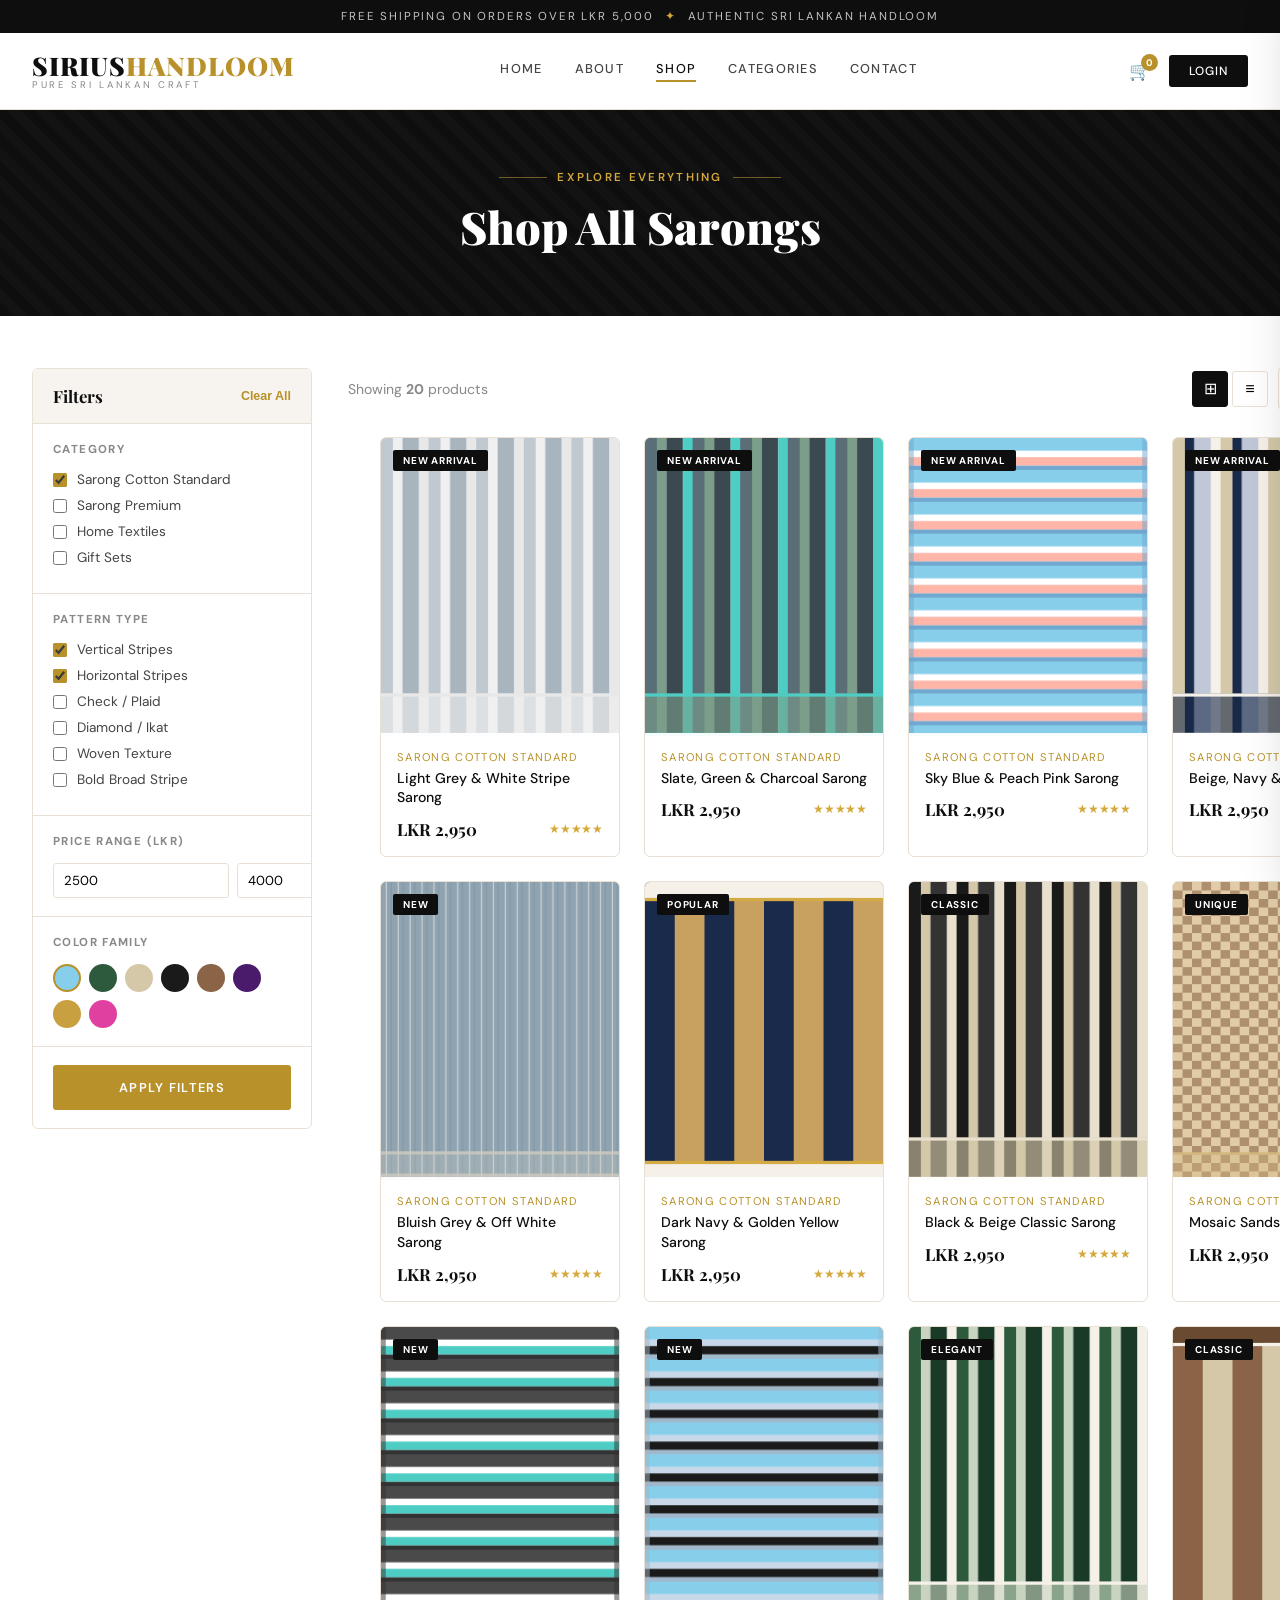
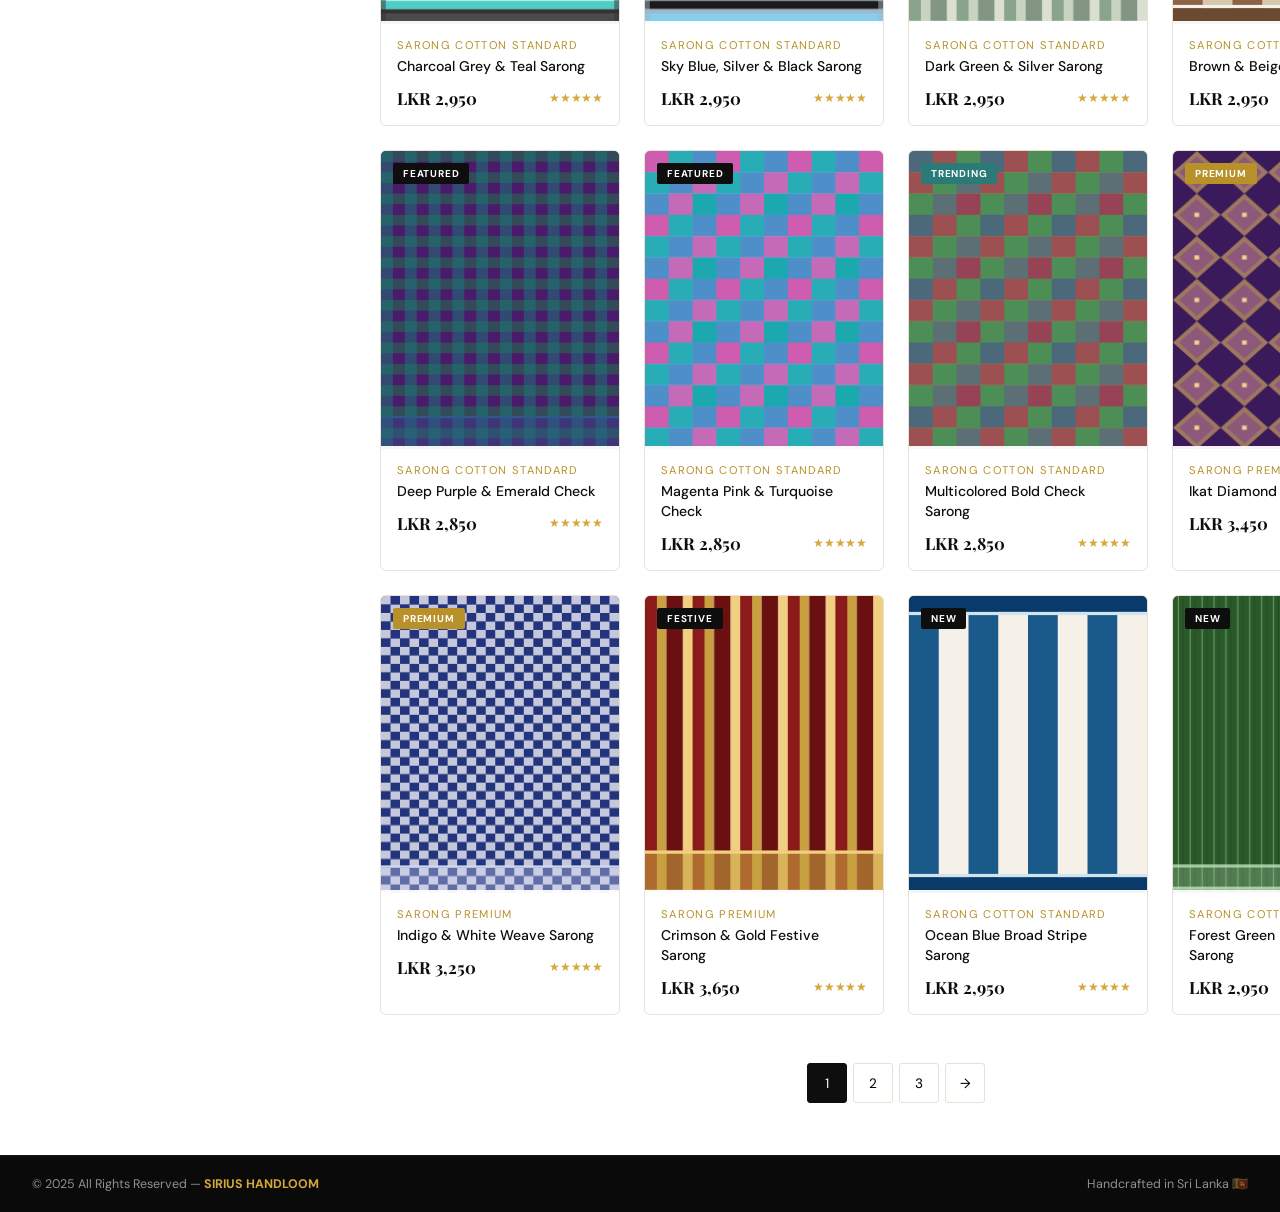
==== shop.html @ 28c146fe "Initial commit - Handloom website" ====
<!DOCTYPE html>
<html lang="en">
<head>
  <meta charset="UTF-8"/>
  <meta name="viewport" content="width=device-width, initial-scale=1.0"/>
  <title>Shop — Sirius Handloom</title>
  <link href="https://fonts.googleapis.com/css2?family=Playfair+Display:ital,wght@0,400;0,700;0,900;1,400;1,700&family=DM+Sans:wght@300;400;500&display=swap" rel="stylesheet">
  <link rel="stylesheet" href="style.css"/>
  <style>
    .page-banner {
      background: var(--ink); padding: 60px 32px; text-align: center; position: relative; overflow: hidden;
    }
    .page-banner::after {
      content: ''; position: absolute; inset: 0;
      background-image: repeating-linear-gradient(45deg, transparent, transparent 10px, rgba(255,255,255,.02) 10px, rgba(255,255,255,.02) 20px);
    }
    .page-banner .section-label { position: relative; z-index: 1; color: var(--gold2); }
    .page-banner .section-label::before, .page-banner .section-label::after { background: var(--gold2); }
    .page-banner h1 { font-family: var(--display); font-size: 2.8rem; font-weight: 900; color: #fff; position: relative; z-index: 1; }
    .shop-layout {
      display: grid; grid-template-columns: 280px 1fr;
      gap: 36px; max-width: 1320px; margin: 0 auto; padding: 52px 32px;
    }
    .filter-sidebar { height: fit-content; position: sticky; top: 90px; }
    .filter-box {
      border: 1px solid var(--border); border-radius: 6px;
      overflow: hidden;
    }
    .filter-head {
      background: var(--linen); padding: 16px 20px;
      display: flex; justify-content: space-between; align-items: center;
      border-bottom: 1px solid var(--border);
    }
    .filter-head h3 { font-family: var(--display); font-size: 1.05rem; color: var(--ink); }
    .filter-head button { background: none; border: none; color: var(--gold); font-size: .78rem; font-weight: 600; cursor: pointer; }
    .filter-group { padding: 18px 20px; border-bottom: 1px solid var(--border); }
    .filter-group:last-child { border-bottom: none; }
    .filter-group h4 { font-size: .72rem; font-weight: 700; letter-spacing: .12em; text-transform: uppercase; color: var(--muted); margin-bottom: 14px; }
    .filter-group label { display: flex; align-items: center; gap: 10px; font-size: .85rem; margin-bottom: 9px; cursor: pointer; color: var(--mid); }
    .filter-group input[type=checkbox] { accent-color: var(--gold); width: 14px; height: 14px; }
    .price-inputs { display: flex; gap: 8px; margin-top: 4px; }
    .price-inputs input { flex: 1; padding: 8px 10px; border: 1px solid var(--border); border-radius: 3px; font-family: var(--body); font-size: .82rem; }
    .color-swatches { display: flex; flex-wrap: wrap; gap: 8px; }
    .swatch {
      width: 28px; height: 28px; border-radius: 50%; cursor: pointer;
      border: 2px solid transparent; transition: border-color .2s; position: relative;
    }
    .swatch.active, .swatch:hover { border-color: var(--gold); }
    .shop-main-head {
      display: flex; justify-content: space-between; align-items: center;
      margin-bottom: 28px; flex-wrap: wrap; gap: 14px;
    }
    .shop-main-head p { font-size: .88rem; color: var(--muted); }
    .sort-select {
      padding: 10px 16px; border: 1px solid var(--border); border-radius: 3px;
      font-family: var(--body); font-size: .83rem; color: var(--ink); background: var(--white); cursor: pointer;
    }
    .view-toggle { display: flex; gap: 4px; }
    .view-btn {
      width: 36px; height: 36px; border: 1px solid var(--border);
      background: var(--white); border-radius: 3px; font-size: 1rem; cursor: pointer;
    }
    .view-btn.active { background: var(--ink); color: #fff; border-color: var(--ink); }
    .pagination {
      display: flex; gap: 6px; justify-content: center; padding: 48px 0 0;
    }
    .pg-btn {
      width: 40px; height: 40px; border: 1px solid var(--border);
      background: var(--white); border-radius: 3px; font-family: var(--body); font-size: .85rem; cursor: pointer;
      transition: background .2s, color .2s;
    }
    .pg-btn.active, .pg-btn:hover { background: var(--ink); color: #fff; border-color: var(--ink); }
    @media(max-width:900px){ .shop-layout { grid-template-columns: 1fr; } .filter-sidebar { position: static; } }
  </style>
</head>
<body>
<div class="announce">Free shipping on orders over LKR 5,000 <span>✦</span> Authentic Sri Lankan Handloom</div>
<header class="header" id="siteHeader">
  <div class="header-inner">
    <div class="logo">
      <a href="index.html">
        <div class="logo-main">SIRIUS<span>HANDLOOM</span></div>
        <div class="logo-sub">Pure Sri Lankan Craft</div>
      </a>
    </div>
    <nav class="nav">
      <a href="index.html">Home</a><a href="about.html">About</a>
      <a href="shop.html" class="active">Shop</a>
      <a href="categories.html">Categories</a><a href="contact.html">Contact</a>
    </nav>
    <div class="h-actions">
      <button class="h-btn" onclick="toggleCart()">🛒<span class="cart-badge">0</span></button>
      <a href="login.html" class="btn-login">Login</a>
      <button class="hamburger" onclick="toggleMenu()">☰</button>
    </div>
  </div>
  <div class="mobile-nav" id="mobileNav">
    <a href="index.html">Home</a><a href="shop.html">Shop</a>
    <a href="about.html">About</a><a href="contact.html">Contact</a>
  </div>
</header>

<div class="page-banner">
  <p class="section-label">Explore Everything</p>
  <h1>Shop All Sarongs</h1>
</div>

<div class="shop-layout">
  <!-- FILTERS -->
  <aside class="filter-sidebar">
    <div class="filter-box">
      <div class="filter-head">
        <h3>Filters</h3>
        <button onclick="clearFilters()">Clear All</button>
      </div>
      <div class="filter-group">
        <h4>Category</h4>
        <label><input type="checkbox" checked> Sarong Cotton Standard</label>
        <label><input type="checkbox"> Sarong Premium</label>
        <label><input type="checkbox"> Home Textiles</label>
        <label><input type="checkbox"> Gift Sets</label>
      </div>
      <div class="filter-group">
        <h4>Pattern Type</h4>
        <label><input type="checkbox" checked> Vertical Stripes</label>
        <label><input type="checkbox" checked> Horizontal Stripes</label>
        <label><input type="checkbox"> Check / Plaid</label>
        <label><input type="checkbox"> Diamond / Ikat</label>
        <label><input type="checkbox"> Woven Texture</label>
        <label><input type="checkbox"> Bold Broad Stripe</label>
      </div>
      <div class="filter-group">
        <h4>Price Range (LKR)</h4>
        <div class="price-inputs">
          <input type="number" placeholder="Min" value="2500">
          <input type="number" placeholder="Max" value="4000">
        </div>
      </div>
      <div class="filter-group">
        <h4>Color Family</h4>
        <div class="color-swatches">
          <div class="swatch active" style="background:#87ceeb" title="Blues"></div>
          <div class="swatch" style="background:#2d5a3d" title="Greens"></div>
          <div class="swatch" style="background:#d4c8a8" title="Neutrals"></div>
          <div class="swatch" style="background:#1a1a1a" title="Darks"></div>
          <div class="swatch" style="background:#8b6347" title="Browns"></div>
          <div class="swatch" style="background:#4a1a6b" title="Purples"></div>
          <div class="swatch" style="background:#c8a040" title="Golds"></div>
          <div class="swatch" style="background:#e040a0" title="Pinks"></div>
        </div>
      </div>
      <div class="filter-group">
        <button class="btn-primary" style="width:100%;justify-content:center;">Apply Filters</button>
      </div>
    </div>
  </aside>

  <!-- PRODUCTS -->
  <div>
    <div class="shop-main-head">
      <p id="productCount">Showing <strong>20</strong> products</p>
      <div style="display:flex;gap:10px;align-items:center;">
        <div class="view-toggle">
          <button class="view-btn active" title="Grid">⊞</button>
          <button class="view-btn" title="List">≡</button>
        </div>
        <select class="sort-select" onchange="sortProducts(this.value)">
          <option value="default">Sort: Newest First</option>
          <option value="price-asc">Price: Low to High</option>
          <option value="price-desc">Price: High to Low</option>
          <option value="name">Name A–Z</option>
        </select>
      </div>
    </div>
    <div class="products-grid" id="shopGrid"></div>
    <div class="pagination">
      <button class="pg-btn active">1</button>
      <button class="pg-btn">2</button>
      <button class="pg-btn">3</button>
      <button class="pg-btn">→</button>
    </div>
  </div>
</div>

<footer class="footer">
  <div class="footer-bottom" style="max-width:1320px;margin:0 auto;">
    <p>© 2025 All Rights Reserved — <strong>SIRIUS HANDLOOM</strong></p>
    <p>Handcrafted in Sri Lanka 🇱🇰</p>
  </div>
</footer>

<div class="cart-overlay" id="cartOverlay" onclick="toggleCart()"></div>
<div class="cart-drawer" id="cartDrawer">
  <div class="cart-head"><h3>Your Cart</h3><button onclick="toggleCart()">✕</button></div>
  <div class="cart-empty-state" id="cartEmptyState">
    <div class="empty-icon">🛒</div><p>Your cart is empty</p>
    <a href="#" class="btn-primary" onclick="toggleCart()">Keep Shopping</a>
  </div>
  <div class="cart-body" id="cartBody" style="display:none;"></div>
  <div class="cart-foot" id="cartFoot" style="display:none;">
    <div class="cart-total"><span>Total</span><span id="cartTotal">LKR 0</span></div>
    <a href="#" class="btn-primary" style="width:100%;justify-content:center;">Checkout →</a>
  </div>
</div>

<script src="products.js"></script>
<script src="app.js"></script>
<script>
  document.addEventListener('DOMContentLoaded', () => {
    renderProducts(PRODUCTS, 'shopGrid');
    document.getElementById('productCount').innerHTML = `Showing <strong>${PRODUCTS.length}</strong> products`;
  });
  function sortProducts(val) {
    let sorted = [...PRODUCTS];
    if (val === 'price-asc') sorted.sort((a,b) => a.rawPrice - b.rawPrice);
    if (val === 'price-desc') sorted.sort((a,b) => b.rawPrice - a.rawPrice);
    if (val === 'name') sorted.sort((a,b) => a.name.localeCompare(b.name));
    renderProducts(sorted, 'shopGrid');
  }
  function clearFilters() {
    document.querySelectorAll('.filter-group input[type=checkbox]').forEach(cb => cb.checked = false);
    document.querySelectorAll('.swatch').forEach(s => s.classList.remove('active'));
    renderProducts(PRODUCTS, 'shopGrid');
  }
</script>
</body>
</html>
---- style.css ----
/* ===================================
   SIRIUS HANDLOOM — Premium Stylesheet
   =================================== */

@import url('https://fonts.googleapis.com/css2?family=Playfair+Display:ital,wght@0,400;0,700;0,900;1,400;1,700&family=DM+Sans:wght@300;400;500&display=swap');

*, *::before, *::after { box-sizing: border-box; margin: 0; padding: 0; }

:root {
  --ink:     #0e0e0e;
  --deep:    #1c1c1c;
  --mid:     #444444;
  --muted:   #888;
  --linen:   #f7f3ee;
  --cream:   #faf7f2;
  --border:  #e8e0d5;
  --gold:    #b8912a;
  --gold2:   #d4a83a;
  --teal:    #2a7a78;
  --white:   #ffffff;
  --shadow:  0 8px 40px rgba(0,0,0,0.10);
  --shadow2: 0 2px 12px rgba(0,0,0,0.07);
  --radius:  3px;
  --display: 'Playfair Display', Georgia, serif;
  --body:    'DM Sans', sans-serif;
  --transition: 0.28s cubic-bezier(.4,0,.2,1);
}

/* ── DARK MODE VARIABLES ── */
[data-theme="dark"] {
  --ink:     #f0ece6;
  --deep:    #e8e4de;
  --mid:     #c8c0b4;
  --muted:   #8a8278;
  --linen:   #1e1b18;
  --cream:   #181510;
  --border:  #2e2a26;
  --white:   #141210;
  --shadow:  0 8px 40px rgba(0,0,0,0.45);
  --shadow2: 0 2px 12px rgba(0,0,0,0.35);
}

/* Specific dark mode overrides for elements that use hardcoded colors */
[data-theme="dark"] body { background: #141210; }
[data-theme="dark"] .header { background: rgba(20,18,16,.96); border-bottom-color: #2e2a26; }
[data-theme="dark"] .mobile-nav { background: #1a1714; }
[data-theme="dark"] .search-wrap { background: #1e1b18; }
[data-theme="dark"] .search-wrap input { background: #141210; color: var(--ink); }
[data-theme="dark"] .prod-actions-hover { background: rgba(20,18,16,.95); }
[data-theme="dark"] .btn-wish { background: #1a1714; }
[data-theme="dark"] .ci-qty button { background: #1a1714; color: var(--ink); }
[data-theme="dark"] .footer { background: #0a0907; }
[data-theme="dark"] .cart-drawer { background: #141210; }
[data-theme="dark"] .testi-card { background: #1a1714; }
[data-theme="dark"] .tab-pill { background: #1a1714; color: var(--muted); }
[data-theme="dark"] .tab-pill.active { background: var(--gold); border-color: var(--gold); color: #fff; }
[data-theme="dark"] .nl-form input { background: rgba(255,255,255,.06); }
[data-theme="dark"] .hero-bg { background: linear-gradient(135deg, #0a0807 0%, #1a1510 50%, #0a0e0c 100%); }

/* Smooth theme transition */
body, .header, .mobile-nav, .search-wrap, .cart-drawer,
.product-card, .testi-card, .tab-pill, .feature, .footer,
.footer-col, .cart-head, .cart-body, .cart-foot { transition: background var(--transition), border-color var(--transition), color var(--transition); }

html { scroll-behavior: smooth; }
body {
  font-family: var(--body);
  color: var(--mid);
  background: var(--white);
  overflow-x: hidden;
}
a { text-decoration: none; color: inherit; }
img { max-width: 100%; display: block; }
ul { list-style: none; }
button { cursor: pointer; }

/* ── ANNOUNCE BAR ── */
.announce {
  background: var(--ink);
  color: rgba(255,255,255,.75);
  text-align: center;
  font-size: .72rem;
  letter-spacing: .16em;
  text-transform: uppercase;
  padding: 9px 20px;
}
.announce span { color: var(--gold2); margin: 0 6px; }

/* ── HEADER ── */
.header {
  position: sticky; top: 0; z-index: 900;
  background: rgba(255,255,255,.96);
  backdrop-filter: blur(12px);
  border-bottom: 1px solid var(--border);
}
.header-inner {
  max-width: 1320px; margin: 0 auto;
  padding: 0 32px; height: 76px;
  display: flex; align-items: center; gap: 2.4rem;
}
.logo {
  flex-shrink: 0;
  font-family: var(--display);
  display: flex; flex-direction: column; line-height: 1;
}
.logo-main {
  font-size: 1.6rem; font-weight: 900;
  letter-spacing: .04em; color: var(--ink);
}
.logo-main span { color: var(--gold); }
.logo-sub {
  font-size: .6rem; letter-spacing: .28em;
  text-transform: uppercase; color: var(--muted);
  font-family: var(--body); font-weight: 400;
  margin-top: 1px;
}
nav.nav { display: flex; gap: 2rem; margin: 0 auto; }
nav.nav a {
  font-size: .8rem; font-weight: 500;
  letter-spacing: .1em; text-transform: uppercase;
  color: var(--mid); padding-bottom: 3px;
  border-bottom: 2px solid transparent;
  transition: color var(--transition), border-color var(--transition);
}
nav.nav a:hover, nav.nav a.active {
  color: var(--ink); border-bottom-color: var(--gold);
}
.h-actions { display: flex; align-items: center; gap: .7rem; }
.h-btn {
  background: none; border: none; font-size: 1.1rem;
  color: var(--ink); position: relative; padding: 7px;
  transition: color var(--transition);
  font-family: var(--body);
}
.h-btn:hover { color: var(--gold); }
.cart-badge {
  position: absolute; top: 1px; right: 0;
  background: var(--gold); color: #fff;
  font-size: .6rem; font-weight: 700;
  border-radius: 50%; width: 17px; height: 17px;
  display: flex; align-items: center; justify-content: center;
}
.btn-login {
  background: var(--ink); color: #fff;
  padding: 8px 20px; border-radius: var(--radius);
  font-size: .75rem; font-weight: 500;
  letter-spacing: .08em; text-transform: uppercase;
  transition: background var(--transition);
  font-family: var(--body); border: none;
}
.btn-login:hover { background: var(--gold); }
.hamburger { display: none; background: none; border: none; font-size: 1.5rem; color: var(--ink); }

/* Mobile nav */
.mobile-nav {
  display: none; flex-direction: column;
  background: var(--white); border-top: 1px solid var(--border);
  padding: 1rem 32px;
}
.mobile-nav a { padding: 11px 0; font-size: .9rem; font-weight: 500; border-bottom: 1px solid var(--border); }
.mobile-nav.open { display: flex; }

/* Search */
.search-wrap {
  display: none; padding: 14px 32px;
  background: var(--linen); border-top: 1px solid var(--border);
}
.search-wrap.open { display: flex; gap: 10px; }
.search-wrap input {
  flex: 1; padding: 11px 16px; border: 1px solid var(--border);
  border-radius: var(--radius); font-family: var(--body); font-size: .9rem;
  background: var(--white);
}
.search-wrap input:focus { outline: none; border-color: var(--gold); }
.search-wrap button {
  background: var(--ink); color: #fff;
  border: none; padding: 11px 24px;
  border-radius: var(--radius); font-family: var(--body); font-size: .82rem; font-weight: 500;
}

/* ── HERO ── */
.hero {
  position: relative; overflow: hidden;
  min-height: 620px; display: flex; align-items: center;
  background: var(--ink);
}
.hero-bg {
  position: absolute; inset: 0;
  background: linear-gradient(135deg, #0e0e0e 0%, #1c1a14 50%, #0e1410 100%);
}
/* Woven texture overlay */
.hero-texture {
  position: absolute; inset: 0; opacity: .06;
  background-image:
    repeating-linear-gradient(0deg, transparent, transparent 4px, rgba(255,255,255,.5) 4px, rgba(255,255,255,.5) 5px),
    repeating-linear-gradient(90deg, transparent, transparent 4px, rgba(255,255,255,.5) 4px, rgba(255,255,255,.5) 5px);
}
.hero-glow {
  position: absolute; right: -100px; top: -100px;
  width: 700px; height: 700px; border-radius: 50%;
  background: radial-gradient(circle, rgba(184,145,42,.12) 0%, transparent 70%);
}
.hero-content {
  position: relative; z-index: 2;
  max-width: 1320px; margin: 0 auto; padding: 80px 32px;
  display: grid; grid-template-columns: 1fr 1fr; gap: 60px; align-items: center;
}
.hero-left { animation: fadeSlideUp .8s ease both; }
.hero-tag {
  display: inline-flex; align-items: center; gap: 10px;
  color: var(--gold2); font-size: .72rem; font-weight: 500;
  letter-spacing: .22em; text-transform: uppercase; margin-bottom: 22px;
}
.hero-tag::before {
  content: ''; display: block; width: 36px; height: 1px; background: var(--gold2);
}
.hero-left h1 {
  font-family: var(--display);
  font-size: clamp(2.6rem, 4.5vw, 4.4rem);
  font-weight: 900; color: #fff; line-height: 1.12; margin-bottom: 24px;
}
.hero-left h1 em { font-style: italic; color: var(--gold2); }
.hero-left p {
  color: rgba(255,255,255,.5); font-size: .95rem; line-height: 1.75;
  max-width: 440px; margin-bottom: 36px;
}
.hero-btns { display: flex; gap: 14px; flex-wrap: wrap; }
.btn-primary {
  display: inline-flex; align-items: center; gap: 8px;
  background: var(--gold); color: #fff;
  padding: 14px 32px; border-radius: var(--radius);
  font-size: .8rem; font-weight: 600; letter-spacing: .1em; text-transform: uppercase;
  transition: background var(--transition), transform var(--transition);
  border: none; font-family: var(--body);
}
.btn-primary:hover { background: var(--gold2); transform: translateY(-2px); }
.btn-ghost {
  display: inline-flex; align-items: center; gap: 8px;
  border: 1px solid rgba(255,255,255,.25); color: rgba(255,255,255,.8);
  padding: 14px 28px; border-radius: var(--radius);
  font-size: .8rem; font-weight: 500; letter-spacing: .1em; text-transform: uppercase;
  transition: border-color var(--transition), color var(--transition);
}
.btn-ghost:hover { border-color: var(--gold2); color: var(--gold2); }

/* Hero fabric showcase */
.hero-right {
  animation: fadeSlideUp .9s .15s ease both;
  display: grid; grid-template-columns: repeat(3, 1fr); gap: 10px;
}
.hero-fabric-card {
  border-radius: 6px; overflow: hidden;
  aspect-ratio: .75; position: relative;
  transform: rotate(0deg);
  transition: transform var(--transition);
  box-shadow: 0 12px 36px rgba(0,0,0,.4);
}
.hero-fabric-card:nth-child(2) { transform: translateY(-20px); }
.hero-fabric-card:nth-child(3) { transform: translateY(10px); }
.hero-fabric-card:hover { transform: scale(1.04) !important; z-index: 2; }
.hero-fabric-card img {
  width: 100%; height: 100%; object-fit: cover;
}
.hero-fabric-label {
  position: absolute; bottom: 0; left: 0; right: 0;
  background: linear-gradient(transparent, rgba(0,0,0,.7));
  padding: 20px 10px 10px;
  font-size: .68rem; color: rgba(255,255,255,.85);
  font-weight: 500; letter-spacing: .06em;
}
.hero-price {
  color: var(--gold2); font-size: .8rem; font-weight: 700;
  font-family: var(--display); display: block; margin-top: 2px;
}

/* Hero stats */
.hero-stats {
  position: relative; z-index: 2;
  max-width: 1320px; margin: 0 auto;
  padding: 0 32px 48px;
  display: flex; gap: 48px; flex-wrap: wrap;
}
.stat { border-left: 2px solid var(--gold); padding-left: 16px; }
.stat-num { font-family: var(--display); font-size: 2rem; font-weight: 700; color: #fff; display: block; }
.stat-label { font-size: .72rem; color: rgba(255,255,255,.45); letter-spacing: .1em; text-transform: uppercase; }

@keyframes fadeSlideUp {
  from { opacity: 0; transform: translateY(28px); }
  to { opacity: 1; transform: translateY(0); }
}

/* ── FEATURE STRIP ── */
.features {
  display: grid; grid-template-columns: repeat(4, 1fr);
  background: var(--linen); border-top: 1px solid var(--border);
}
.feature {
  display: flex; align-items: center; gap: 14px;
  padding: 24px 28px;
  border-right: 1px solid var(--border);
  transition: background var(--transition);
}
.feature:hover { background: var(--cream); }
.feature:last-child { border-right: none; }
.f-icon {
  width: 44px; height: 44px; flex-shrink: 0;
  background: var(--white); border: 1px solid var(--border);
  border-radius: 50%; display: flex; align-items: center; justify-content: center;
  font-size: 1.2rem;
}
.feature strong { display: block; color: var(--ink); font-size: .88rem; font-weight: 600; margin-bottom: 2px; }
.feature p { color: var(--muted); font-size: .76rem; }

/* ── SECTION COMMONS ── */
.section-label {
  display: flex; align-items: center; gap: 10px; justify-content: center;
  color: var(--gold); font-size: .72rem; font-weight: 600;
  letter-spacing: .2em; text-transform: uppercase; margin-bottom: 12px;
}
.section-label::before, .section-label::after {
  content: ''; flex: 1; max-width: 48px; height: 1px; background: var(--gold); opacity: .5;
}
.section-title {
  font-family: var(--display); font-size: clamp(1.8rem, 3vw, 2.8rem);
  font-weight: 700; color: var(--ink); text-align: center; line-height: 1.2; margin-bottom: 8px;
}
.section-sub { text-align: center; color: var(--muted); font-size: .9rem; margin-bottom: 40px; }
.section-head { text-align: center; padding: 64px 24px 40px; max-width: 700px; margin: 0 auto; }

/* ── CATEGORY BAND ── */
.cat-band { background: var(--linen); padding: 52px 32px; }
.cat-band .section-head { padding-top: 0; }
.cat-grid {
  display: grid; grid-template-columns: repeat(4, 1fr);
  gap: 16px; max-width: 1320px; margin: 0 auto;
}
.cat-card {
  position: relative; border-radius: 6px; overflow: hidden;
  aspect-ratio: .85; cursor: pointer;
  box-shadow: var(--shadow2);
}
.cat-card-bg {
  width: 100%; height: 100%;
  transition: transform .5s ease;
}
.cat-card:hover .cat-card-bg { transform: scale(1.07); }
.cat-overlay {
  position: absolute; inset: 0;
  background: linear-gradient(to top, rgba(0,0,0,.72) 0%, rgba(0,0,0,0) 55%);
  display: flex; flex-direction: column; justify-content: flex-end;
  padding: 22px 18px;
}
.cat-name {
  font-family: var(--display); color: #fff;
  font-size: 1.1rem; font-weight: 700; margin-bottom: 4px;
}
.cat-count { color: rgba(255,255,255,.6); font-size: .76rem; }
.cat-arrow {
  position: absolute; top: 14px; right: 14px;
  width: 32px; height: 32px; background: rgba(255,255,255,.15);
  border-radius: 50%; display: flex; align-items: center; justify-content: center;
  color: #fff; font-size: .9rem;
  opacity: 0; transform: translateY(-4px);
  transition: opacity .2s, transform .2s;
}
.cat-card:hover .cat-arrow { opacity: 1; transform: translateY(0); }

/* ── PRODUCT TABS ── */
.products-section { padding: 20px 0 64px; }
.tab-bar {
  display: flex; justify-content: center; gap: 0;
  margin-bottom: 40px;
}
.tab-pill {
  padding: 10px 28px; font-size: .78rem; font-weight: 600;
  letter-spacing: .1em; text-transform: uppercase;
  border: 1px solid var(--border); background: var(--white); color: var(--muted);
  font-family: var(--body); transition: background var(--transition), color var(--transition);
}
.tab-pill:first-child { border-radius: var(--radius) 0 0 var(--radius); }
.tab-pill:last-child { border-radius: 0 var(--radius) var(--radius) 0; border-left: none; }
.tab-pill:not(:first-child):not(:last-child) { border-left: none; }
.tab-pill.active { background: var(--ink); color: #fff; border-color: var(--ink); }

/* ── PRODUCT GRID ── */
.products-grid {
  display: grid; grid-template-columns: repeat(auto-fill, minmax(240px, 1fr));
  gap: 24px; max-width: 1320px; margin: 0 auto; padding: 0 32px;
}
.product-card {
  background: var(--white); border: 1px solid var(--border);
  border-radius: 6px; overflow: hidden;
  transition: box-shadow var(--transition), transform var(--transition);
  position: relative;
}
.product-card:hover { box-shadow: var(--shadow); transform: translateY(-6px); }
.prod-img-wrap {
  position: relative; overflow: hidden;
  aspect-ratio: 0.8;
}
.prod-fabric {
  width: 100%; height: 100%;
  transition: transform .5s ease;
  display: block;
}
.product-card:hover .prod-fabric { transform: scale(1.06); }
.prod-badge {
  position: absolute; top: 12px; left: 12px;
  background: var(--ink); color: #fff;
  font-size: .62rem; font-weight: 700; letter-spacing: .08em;
  text-transform: uppercase; padding: 4px 10px; border-radius: 2px;
}
.prod-badge.gold { background: var(--gold); }
.prod-badge.teal { background: var(--teal); }
.prod-actions-hover {
  position: absolute; bottom: -60px; left: 0; right: 0;
  background: rgba(255,255,255,.95); padding: 12px 14px;
  display: flex; gap: 8px;
  transition: bottom var(--transition);
}
.product-card:hover .prod-actions-hover { bottom: 0; }
.prod-body { padding: 14px 16px 16px; }
.prod-cat { font-size: .7rem; color: var(--gold); text-transform: uppercase; letter-spacing: .12em; margin-bottom: 5px; }
.prod-name {
  font-size: .88rem; font-weight: 500; color: var(--ink);
  margin-bottom: 10px; line-height: 1.42;
}
.prod-footer { display: flex; align-items: center; justify-content: space-between; }
.prod-price {
  font-family: var(--display); font-size: 1.05rem; font-weight: 700; color: var(--ink);
}
.prod-stars { color: var(--gold2); font-size: .75rem; letter-spacing: -.02em; }
.btn-add {
  flex: 1; padding: 9px; background: var(--ink); color: #fff;
  border: none; border-radius: var(--radius);
  font-size: .75rem; font-weight: 600; letter-spacing: .06em; text-transform: uppercase;
  transition: background var(--transition); font-family: var(--body);
}
.btn-add:hover { background: var(--gold); }
.btn-wish {
  padding: 9px 12px; border: 1px solid var(--border);
  background: var(--white); border-radius: var(--radius); font-size: 1rem;
  transition: border-color var(--transition);
}
.btn-wish:hover { border-color: #e03; }

/* Center button */
.center { text-align: center; }
.btn-outline {
  display: inline-flex; align-items: center; gap: 8px;
  border: 2px solid var(--ink); color: var(--ink);
  padding: 13px 36px; border-radius: var(--radius);
  font-size: .78rem; font-weight: 600; letter-spacing: .1em; text-transform: uppercase;
  transition: background var(--transition), color var(--transition);
  font-family: var(--body);
}
.btn-outline:hover { background: var(--ink); color: #fff; }
.btn-outline.light { border-color: #fff; color: #fff; }
.btn-outline.light:hover { background: #fff; color: var(--ink); }

/* ── MARQUEE STRIP ── */
.marquee-wrap {
  background: var(--gold); padding: 14px 0; overflow: hidden;
}
.marquee-track {
  display: flex; gap: 48px; animation: marquee 22s linear infinite;
  white-space: nowrap;
}
.marquee-track span {
  font-size: .72rem; font-weight: 700; color: #fff;
  letter-spacing: .2em; text-transform: uppercase; flex-shrink: 0;
}
.marquee-track span::before { content: '✦  '; }
@keyframes marquee { from { transform: translateX(0); } to { transform: translateX(-50%); } }

/* ── FEATURED WALL ── */
.featured-wall { padding: 64px 0; background: var(--ink); }
.featured-wall .section-label { color: var(--gold2); }
.featured-wall .section-label::before, .featured-wall .section-label::after { background: var(--gold2); }
.featured-wall .section-title { color: #fff; }
.fw-grid {
  display: grid; grid-template-columns: 1.4fr 1fr 1fr;
  gap: 3px; max-width: 1320px; margin: 0 auto; padding: 0 32px;
}
.fw-item {
  position: relative; overflow: hidden; cursor: pointer;
  aspect-ratio: .8;
}
.fw-item:first-child { aspect-ratio: unset; grid-row: span 2; }
.fw-fabric {
  width: 100%; height: 100%;
  transition: transform .6s ease;
  display: block; min-height: 200px;
}
.fw-item:hover .fw-fabric { transform: scale(1.08); }
.fw-overlay {
  position: absolute; inset: 0;
  background: linear-gradient(to top, rgba(0,0,0,.75) 0%, transparent 55%);
  display: flex; flex-direction: column; justify-content: flex-end;
  padding: 22px 20px;
  opacity: 0; transition: opacity var(--transition);
}
.fw-item:hover .fw-overlay { opacity: 1; }
.fw-name { color: #fff; font-family: var(--display); font-size: 1rem; font-weight: 700; margin-bottom: 4px; }
.fw-price { color: var(--gold2); font-size: .88rem; font-weight: 600; }
.fw-cta {
  display: inline-block; margin-top: 10px;
  background: var(--gold); color: #fff;
  padding: 7px 18px; border-radius: var(--radius);
  font-size: .72rem; font-weight: 700; letter-spacing: .08em; text-transform: uppercase;
}

/* ── TESTIMONIAL ── */
.testimonial-band {
  background: var(--linen); padding: 64px 32px; text-align: center;
}
.testi-grid {
  display: grid; grid-template-columns: repeat(3, 1fr);
  gap: 24px; max-width: 1100px; margin: 0 auto;
}
.testi-card {
  background: var(--white); border: 1px solid var(--border);
  border-radius: 6px; padding: 28px 24px;
  text-align: left; position: relative;
}
.testi-card::before {
  content: '"'; font-family: var(--display); font-size: 5rem;
  color: var(--gold); opacity: .2; position: absolute;
  top: -10px; left: 16px; line-height: 1;
}
.testi-stars { color: var(--gold2); font-size: .8rem; margin-bottom: 10px; }
.testi-text { font-size: .88rem; line-height: 1.75; color: var(--mid); margin-bottom: 16px; }
.testi-author { display: flex; align-items: center; gap: 12px; }
.testi-avatar {
  width: 40px; height: 40px; border-radius: 50%;
  background: var(--border); display: flex; align-items: center; justify-content: center;
  font-size: 1.1rem;
}
.testi-author strong { display: block; font-size: .84rem; color: var(--ink); }
.testi-author span { font-size: .75rem; color: var(--muted); }

/* ── GALLERY ── */
.gallery-section { padding: 64px 32px; }
.gallery-grid {
  display: grid;
  grid-template-columns: repeat(6, 1fr);
  grid-template-rows: 200px 200px;
  gap: 6px; max-width: 1320px; margin: 0 auto;
}
.g-item {
  overflow: hidden; border-radius: 4px; cursor: pointer; position: relative;
}
.g-item:nth-child(1) { grid-column: span 2; grid-row: span 2; }
.g-item:nth-child(4) { grid-column: span 2; }
.g-fabric {
  width: 100%; height: 100%; min-height: 100px;
  transition: transform .5s ease, filter .4s;
  filter: saturate(.75);
}
.g-item:hover .g-fabric { transform: scale(1.08); filter: saturate(1.2); }
.g-item::after {
  content: ''; position: absolute; inset: 0;
  background: rgba(0,0,0,0);
  transition: background .3s;
}
.g-item:hover::after { background: rgba(0,0,0,.12); }

/* ── NEWSLETTER ── */
.newsletter {
  background: var(--ink); padding: 72px 32px; text-align: center;
}
.newsletter .section-label { color: var(--gold2); }
.newsletter .section-label::before, .newsletter .section-label::after { background: var(--gold2); }
.newsletter .section-title { color: #fff; margin-bottom: 12px; }
.newsletter p { color: rgba(255,255,255,.45); margin-bottom: 32px; font-size: .9rem; }
.nl-form {
  display: flex; gap: 0; max-width: 480px; margin: 0 auto;
  border: 1px solid rgba(255,255,255,.15); border-radius: var(--radius); overflow: hidden;
}
.nl-form input {
  flex: 1; padding: 14px 18px; background: rgba(255,255,255,.06);
  border: none; color: #fff; font-family: var(--body); font-size: .9rem;
}
.nl-form input::placeholder { color: rgba(255,255,255,.3); }
.nl-form input:focus { outline: none; }
.nl-form button {
  padding: 14px 24px; background: var(--gold); color: #fff;
  border: none; font-family: var(--body); font-size: .78rem;
  font-weight: 600; letter-spacing: .1em; text-transform: uppercase;
  transition: background var(--transition);
}
.nl-form button:hover { background: var(--gold2); }

/* ── FOOTER ── */
.footer { background: #0a0a0a; color: rgba(255,255,255,.55); }
.footer-top {
  display: grid; grid-template-columns: 2fr 1fr 1fr 1.6fr;
  gap: 48px; max-width: 1320px; margin: 0 auto; padding: 60px 32px;
}
.f-brand .f-logo {
  font-family: var(--display); font-size: 1.5rem; font-weight: 900;
  color: #fff; margin-bottom: 14px;
}
.f-brand .f-logo span { color: var(--gold); }
.f-brand p { font-size: .85rem; line-height: 1.8; max-width: 260px; margin-bottom: 22px; }
.f-socials { display: flex; gap: 10px; }
.f-socials a {
  width: 36px; height: 36px; border: 1px solid rgba(255,255,255,.12);
  border-radius: 50%; display: flex; align-items: center; justify-content: center;
  font-size: .78rem; color: rgba(255,255,255,.45);
  transition: border-color var(--transition), color var(--transition);
}
.f-socials a:hover { border-color: var(--gold2); color: var(--gold2); }
.footer-col h4 {
  color: rgba(255,255,255,.85); font-size: .78rem; font-weight: 700;
  letter-spacing: .14em; text-transform: uppercase; margin-bottom: 20px;
}
.footer-col ul li { margin-bottom: 10px; }
.footer-col ul li a { font-size: .83rem; transition: color var(--transition); }
.footer-col ul li a:hover { color: var(--gold2); }
.footer-col p { font-size: .83rem; line-height: 1.8; margin-bottom: 6px; }
.footer-col p a { transition: color var(--transition); }
.footer-col p a:hover { color: var(--gold2); }
.footer-bottom {
  border-top: 1px solid rgba(255,255,255,.07);
  display: flex; justify-content: space-between; align-items: center; flex-wrap: wrap; gap: 8px;
  padding: 20px 32px; max-width: 1320px; margin: 0 auto; font-size: .78rem;
}
.footer-bottom strong { color: var(--gold2); }

/* ── CART DRAWER ── */
.cart-overlay {
  position: fixed; inset: 0; background: rgba(0,0,0,.45);
  z-index: 1998; display: none;
}
.cart-overlay.open { display: block; }
.cart-drawer {
  position: fixed; right: -420px; top: 0; bottom: 0; width: 400px;
  background: var(--white); z-index: 1999;
  box-shadow: -8px 0 48px rgba(0,0,0,.18);
  transition: right .32s cubic-bezier(.4,0,.2,1);
  display: flex; flex-direction: column;
}
.cart-drawer.open { right: 0; }
.cart-head {
  display: flex; justify-content: space-between; align-items: center;
  padding: 22px 24px; border-bottom: 1px solid var(--border);
}
.cart-head h3 { font-family: var(--display); font-size: 1.25rem; color: var(--ink); }
.cart-head button { background: none; border: none; font-size: 1.3rem; color: var(--muted); }
.cart-empty-state {
  flex: 1; display: flex; flex-direction: column; align-items: center;
  justify-content: center; gap: 16px; padding: 32px; text-align: center;
}
.cart-empty-state .empty-icon { font-size: 3rem; opacity: .3; }
.cart-empty-state p { color: var(--muted); font-size: .9rem; }
.cart-body { flex: 1; overflow-y: auto; padding: 18px 24px; }
.cart-item {
  display: flex; gap: 14px; padding: 14px 0;
  border-bottom: 1px solid var(--border);
}
.ci-thumb {
  width: 64px; height: 78px; border-radius: 3px; overflow: hidden; flex-shrink: 0;
}
.ci-info { flex: 1; }
.ci-info h5 { font-size: .84rem; font-weight: 500; color: var(--ink); margin-bottom: 4px; line-height: 1.4; }
.ci-info p { font-size: .82rem; color: var(--gold); font-weight: 600; }
.ci-qty { display: flex; align-items: center; gap: 8px; margin-top: 8px; }
.ci-qty button { width: 24px; height: 24px; border: 1px solid var(--border); background: #fff; border-radius: 3px; font-size: .85rem; }
.ci-qty span { font-size: .84rem; font-weight: 500; min-width: 20px; text-align: center; }
.ci-remove { background: none; border: none; color: #ccc; font-size: 1rem; align-self: flex-start; }
.ci-remove:hover { color: #e03; }
.cart-foot { padding: 20px 24px; border-top: 1px solid var(--border); }
.cart-total { display: flex; justify-content: space-between; margin-bottom: 16px; font-weight: 600; }
.cart-total span { font-family: var(--display); font-size: 1.1rem; color: var(--ink); }

/* ── TOAST ── */
.toast {
  position: fixed; bottom: 24px; right: 24px; z-index: 9999;
  background: var(--ink); color: #fff;
  padding: 14px 20px; border-radius: 4px;
  font-size: .84rem; font-family: var(--body);
  box-shadow: 0 8px 32px rgba(0,0,0,.25);
  animation: toastIn .3s ease;
  display: flex; align-items: center; gap: 10px;
}
.toast-icon { color: var(--gold2); font-size: 1rem; }
@keyframes toastIn { from { opacity: 0; transform: translateY(16px); } to { opacity: 1; transform: translateY(0); } }

/* ── RESPONSIVE ── */
@media (max-width: 1100px) {
  .hero-content { grid-template-columns: 1fr; gap: 40px; }
  .hero-right { grid-template-columns: repeat(3, 1fr); max-width: 420px; }
  .fw-grid { grid-template-columns: 1fr 1fr; }
  .fw-item:first-child { grid-row: unset; }
  .footer-top { grid-template-columns: 1fr 1fr; gap: 32px; }
  .cat-grid { grid-template-columns: repeat(2, 1fr); }
}
@media (max-width: 768px) {
  nav.nav { display: none; }
  .hamburger { display: block; }
  .features { grid-template-columns: repeat(2, 1fr); }
  .testi-grid { grid-template-columns: 1fr; }
  .gallery-grid { grid-template-columns: repeat(3, 1fr); grid-template-rows: auto; }
  .g-item:nth-child(1) { grid-column: unset; grid-row: unset; }
  .g-item:nth-child(4) { grid-column: unset; }
  .fw-grid { grid-template-columns: 1fr 1fr; }
  .hero-stats { gap: 28px; }
  .footer-top { grid-template-columns: 1fr; }
  .nl-form { flex-direction: column; border: none; gap: 10px; }
  .nl-form input { border: 1px solid rgba(255,255,255,.15); border-radius: var(--radius); }
  .nl-form button { border-radius: var(--radius); }
  .footer-bottom { flex-direction: column; text-align: center; }
  .cart-drawer { width: 100%; }
}
@media (max-width: 480px) {
  .features { grid-template-columns: 1fr; }
  .products-grid { grid-template-columns: repeat(2, 1fr); gap: 14px; padding: 0 16px; }
  .cat-grid { grid-template-columns: 1fr 1fr; gap: 10px; }
  .header-inner { padding: 0 16px; }
  .fw-grid { grid-template-columns: 1fr; }
  .gallery-grid { grid-template-columns: repeat(2, 1fr); }
}
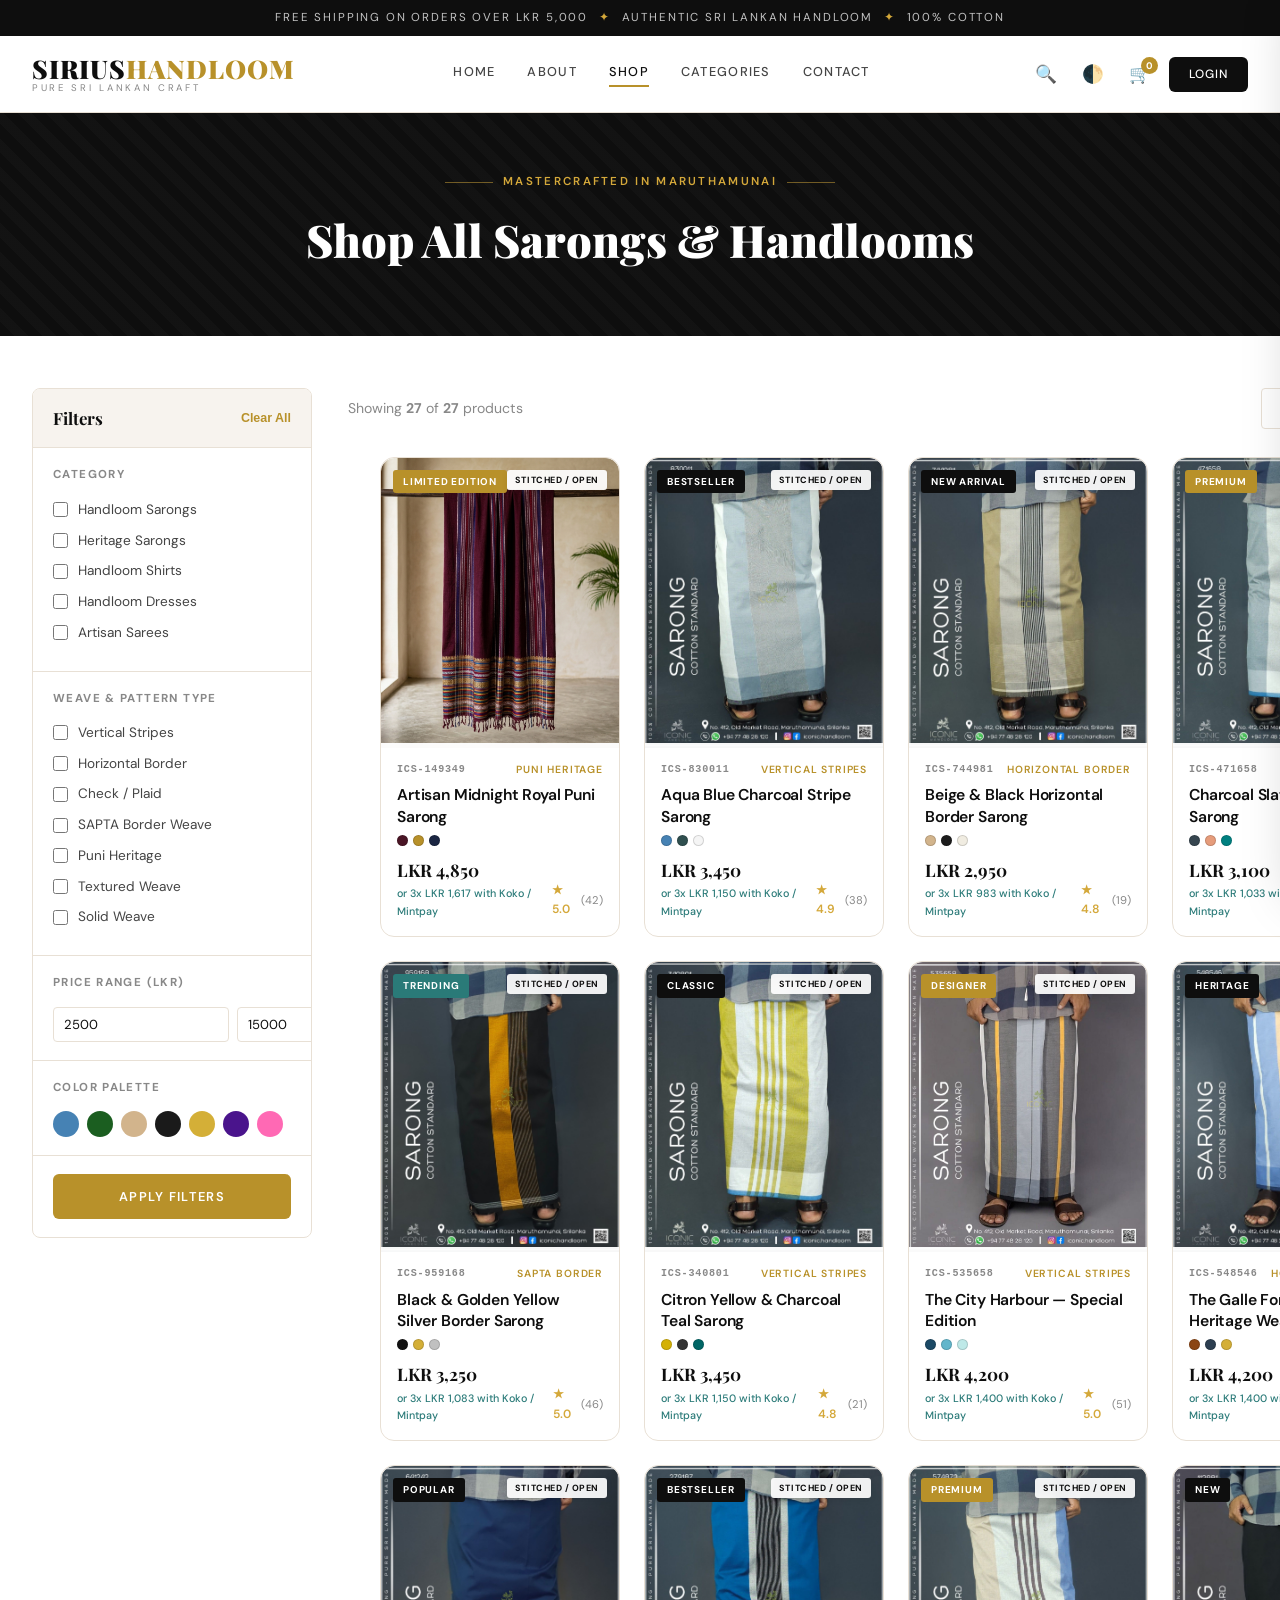
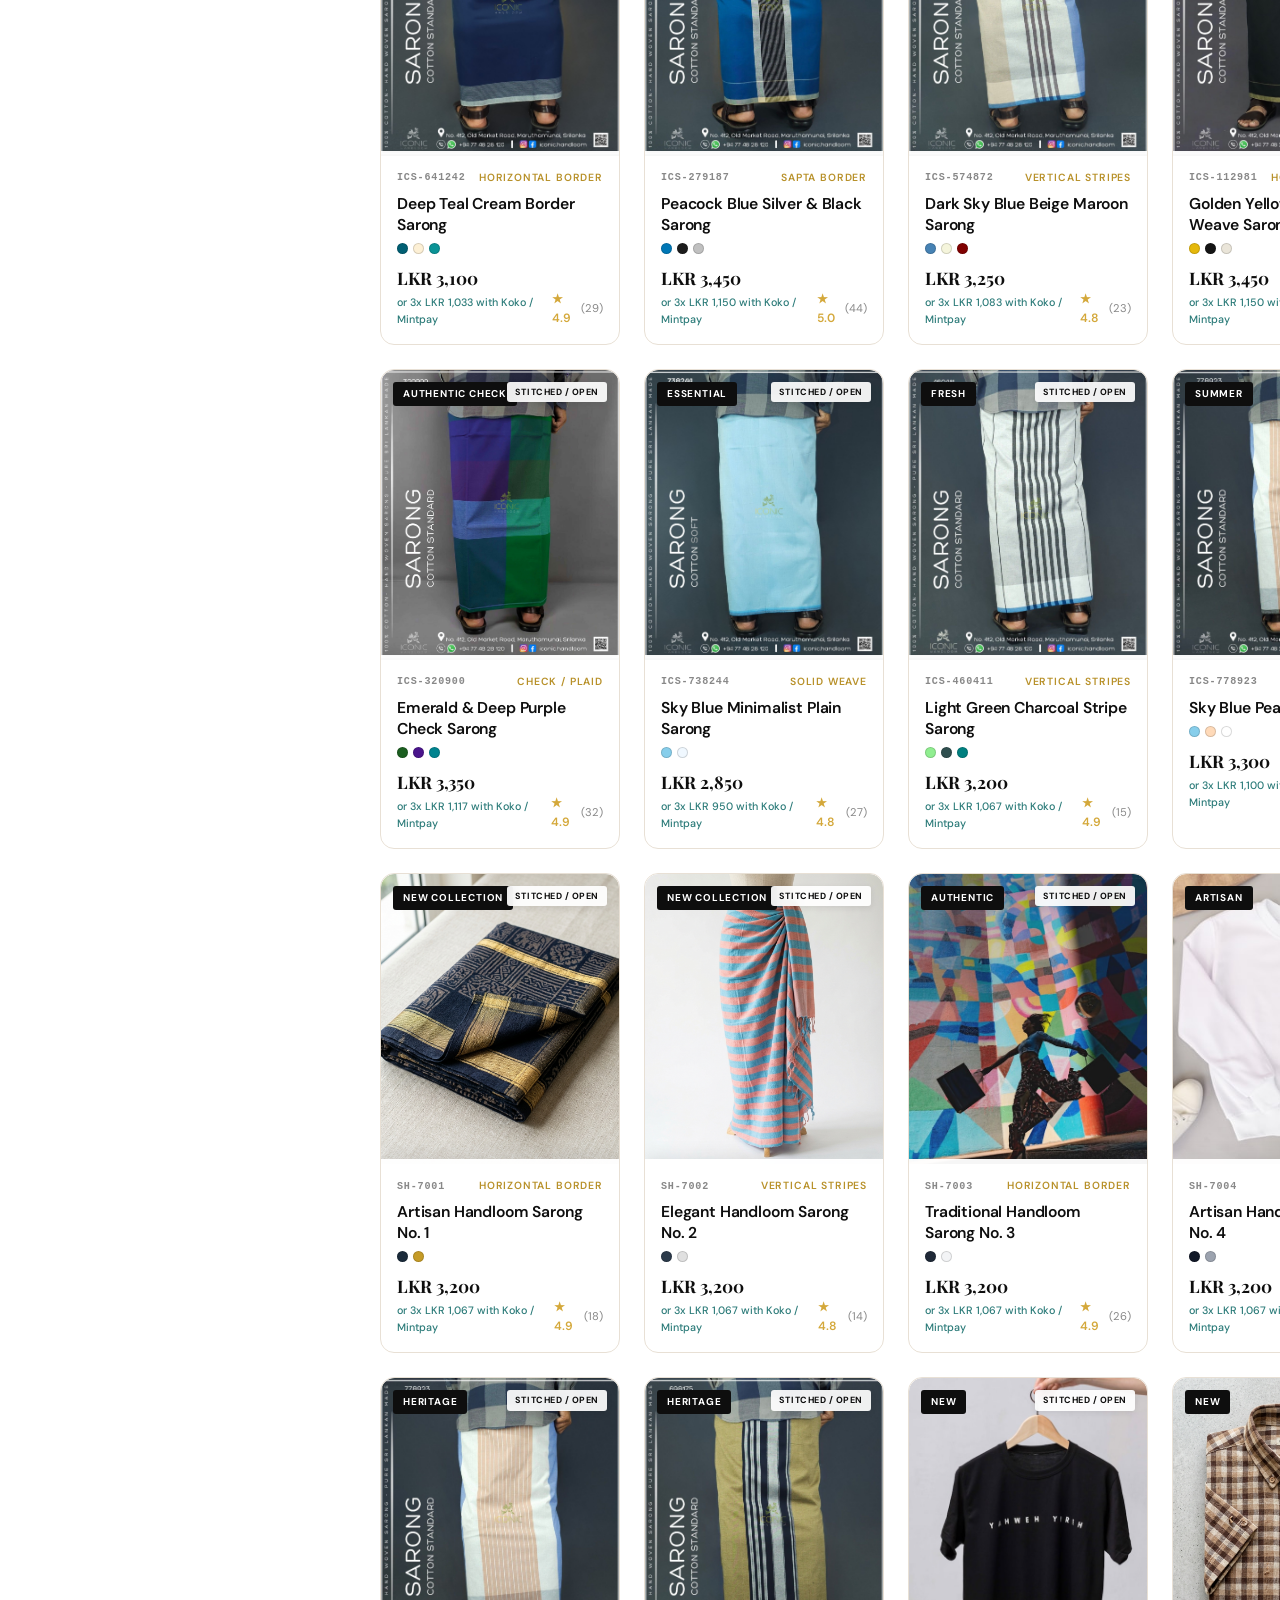
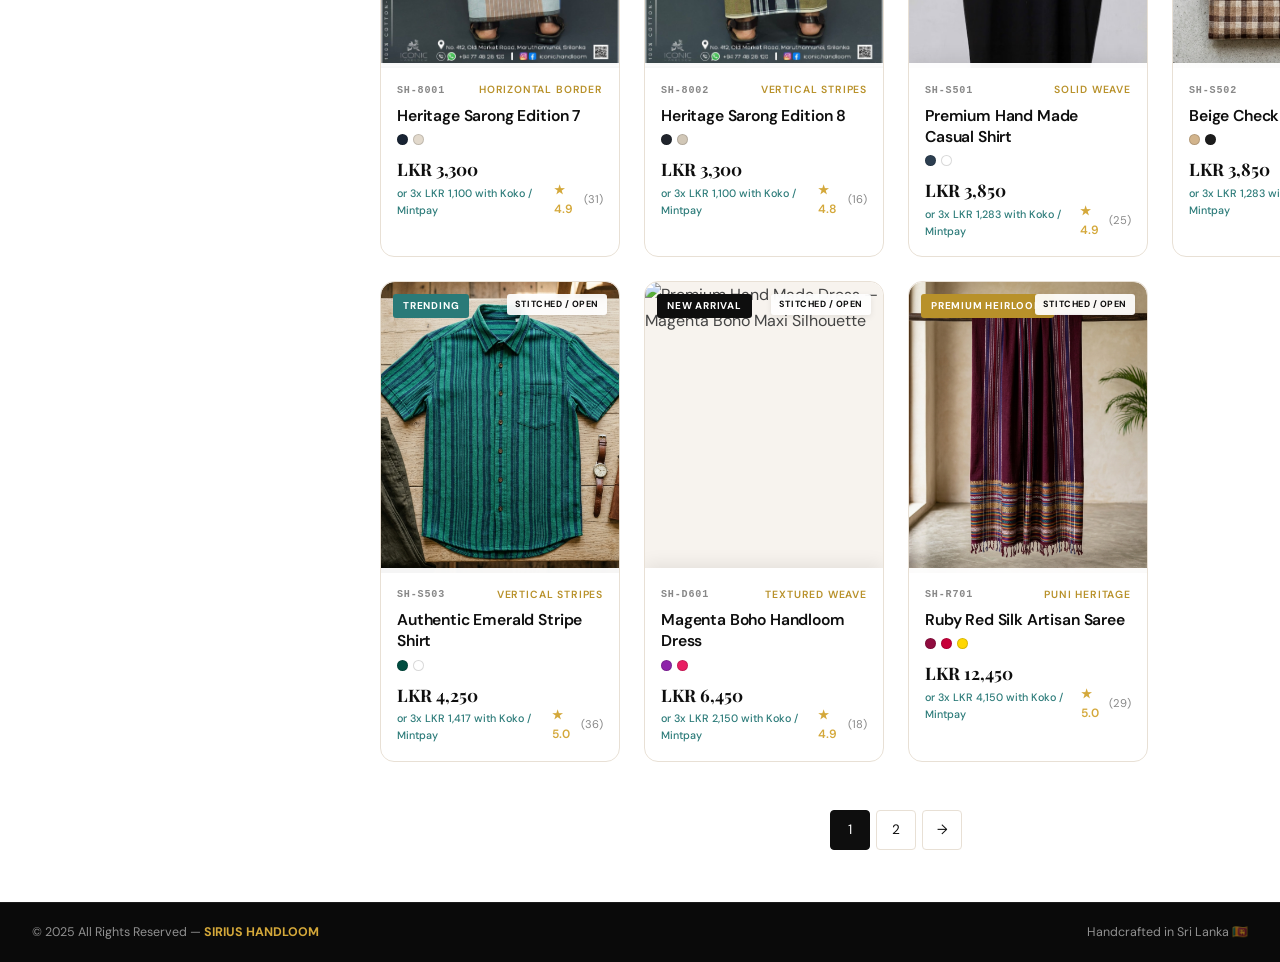
==== commit ac5719a3: "Add cart, wishlist, quick-view; expand product catalog Add full e-commerce logic to app.js (cart, wi" ====
--- a/shop.html
+++ b/shop.html
@@ -4,7 +4,7 @@
   <meta charset="UTF-8"/>
   <meta name="viewport" content="width=device-width, initial-scale=1.0"/>
   <title>Shop — Sirius Handloom</title>
-  <link href="https://fonts.googleapis.com/css2?family=Playfair+Display:ital,wght@0,400;0,700;0,900;1,400;1,700&family=DM+Sans:wght@300;400;500&display=swap" rel="stylesheet">
+  <link href="https://fonts.googleapis.com/css2?family=Playfair+Display:ital,wght@0,400;0,700;0,900;1,400;1,700&family=DM+Sans:wght@300;400;500;600&display=swap" rel="stylesheet">
   <link rel="stylesheet" href="style.css"/>
   <style>
     .page-banner {
@@ -23,42 +23,43 @@
     }
     .filter-sidebar { height: fit-content; position: sticky; top: 90px; }
     .filter-box {
-      border: 1px solid var(--border); border-radius: 6px;
-      overflow: hidden;
+      border: 1px solid var(--border); border-radius: 8px;
+      overflow: hidden; background: var(--white);
     }
     .filter-head {
       background: var(--linen); padding: 16px 20px;
       display: flex; justify-content: space-between; align-items: center;
       border-bottom: 1px solid var(--border);
     }
-    .filter-head h3 { font-family: var(--display); font-size: 1.05rem; color: var(--ink); }
+    .filter-head h3 { font-family: var(--display); font-size: 1.05rem; color: var(--ink); font-weight: 700; }
     .filter-head button { background: none; border: none; color: var(--gold); font-size: .78rem; font-weight: 600; cursor: pointer; }
     .filter-group { padding: 18px 20px; border-bottom: 1px solid var(--border); }
     .filter-group:last-child { border-bottom: none; }
     .filter-group h4 { font-size: .72rem; font-weight: 700; letter-spacing: .12em; text-transform: uppercase; color: var(--muted); margin-bottom: 14px; }
-    .filter-group label { display: flex; align-items: center; gap: 10px; font-size: .85rem; margin-bottom: 9px; cursor: pointer; color: var(--mid); }
-    .filter-group input[type=checkbox] { accent-color: var(--gold); width: 14px; height: 14px; }
+    .filter-group label { display: flex; align-items: center; gap: 10px; font-size: .85rem; margin-bottom: 9px; cursor: pointer; color: var(--mid); transition: color .2s; }
+    .filter-group label:hover { color: var(--ink); }
+    .filter-group input[type=checkbox] { accent-color: var(--gold); width: 15px; height: 15px; cursor: pointer; }
     .price-inputs { display: flex; gap: 8px; margin-top: 4px; }
-    .price-inputs input { flex: 1; padding: 8px 10px; border: 1px solid var(--border); border-radius: 3px; font-family: var(--body); font-size: .82rem; }
+    .price-inputs input { flex: 1; padding: 8px 10px; border: 1px solid var(--border); border-radius: 4px; font-family: var(--body); font-size: .82rem; background: var(--white); color: var(--ink); }
     .color-swatches { display: flex; flex-wrap: wrap; gap: 8px; }
     .swatch {
-      width: 28px; height: 28px; border-radius: 50%; cursor: pointer;
-      border: 2px solid transparent; transition: border-color .2s; position: relative;
-    }
-    .swatch.active, .swatch:hover { border-color: var(--gold); }
+      width: 26px; height: 26px; border-radius: 50%; cursor: pointer;
+      border: 2px solid transparent; transition: all .2s; position: relative;
+    }
+    .swatch.active, .swatch:hover { border-color: var(--gold); transform: scale(1.15); }
     .shop-main-head {
       display: flex; justify-content: space-between; align-items: center;
       margin-bottom: 28px; flex-wrap: wrap; gap: 14px;
     }
     .shop-main-head p { font-size: .88rem; color: var(--muted); }
     .sort-select {
-      padding: 10px 16px; border: 1px solid var(--border); border-radius: 3px;
+      padding: 10px 16px; border: 1px solid var(--border); border-radius: 4px;
       font-family: var(--body); font-size: .83rem; color: var(--ink); background: var(--white); cursor: pointer;
     }
     .view-toggle { display: flex; gap: 4px; }
     .view-btn {
       width: 36px; height: 36px; border: 1px solid var(--border);
-      background: var(--white); border-radius: 3px; font-size: 1rem; cursor: pointer;
+      background: var(--white); border-radius: 4px; font-size: 1rem; cursor: pointer; color: var(--ink);
     }
     .view-btn.active { background: var(--ink); color: #fff; border-color: var(--ink); }
     .pagination {
@@ -66,15 +67,15 @@
     }
     .pg-btn {
       width: 40px; height: 40px; border: 1px solid var(--border);
-      background: var(--white); border-radius: 3px; font-family: var(--body); font-size: .85rem; cursor: pointer;
-      transition: background .2s, color .2s;
+      background: var(--white); border-radius: 4px; font-family: var(--body); font-size: .85rem; cursor: pointer;
+      transition: background .2s, color .2s; color: var(--ink);
     }
     .pg-btn.active, .pg-btn:hover { background: var(--ink); color: #fff; border-color: var(--ink); }
     @media(max-width:900px){ .shop-layout { grid-template-columns: 1fr; } .filter-sidebar { position: static; } }
   </style>
 </head>
 <body>
-<div class="announce">Free shipping on orders over LKR 5,000 <span>✦</span> Authentic Sri Lankan Handloom</div>
+<div class="announce">Free shipping on orders over LKR 5,000 <span>✦</span> Authentic Sri Lankan Handloom <span>✦</span> 100% Cotton</div>
 <header class="header" id="siteHeader">
   <div class="header-inner">
     <div class="logo">
@@ -89,20 +90,26 @@
       <a href="categories.html">Categories</a><a href="contact.html">Contact</a>
     </nav>
     <div class="h-actions">
+      <button class="h-btn" onclick="toggleSearch()" title="Search">🔍</button>
+      <button class="h-btn" onclick="toggleTheme()" title="Toggle Theme">🌓</button>
       <button class="h-btn" onclick="toggleCart()">🛒<span class="cart-badge">0</span></button>
       <a href="login.html" class="btn-login">Login</a>
       <button class="hamburger" onclick="toggleMenu()">☰</button>
     </div>
   </div>
   <div class="mobile-nav" id="mobileNav">
-    <a href="index.html">Home</a><a href="shop.html">Shop</a>
-    <a href="about.html">About</a><a href="contact.html">Contact</a>
+    <a href="index.html">Home</a><a href="shop.html">Shop All</a>
+    <a href="categories.html">Categories</a><a href="about.html">About Us</a><a href="contact.html">Contact</a>
+  </div>
+  <div class="search-wrap" id="searchWrap">
+    <input type="text" id="searchInput" placeholder="Search sarongs, patterns, colors…" oninput="handleSearch(this.value)"/>
+    <button onclick="applyFilters()">Search</button>
   </div>
 </header>
 
 <div class="page-banner">
-  <p class="section-label">Explore Everything</p>
-  <h1>Shop All Sarongs</h1>
+  <p class="section-label">Mastercrafted In Maruthamunai</p>
+  <h1>Shop All Sarongs & Handlooms</h1>
 </div>
 
 <div class="shop-layout">
@@ -113,44 +120,50 @@
         <h3>Filters</h3>
         <button onclick="clearFilters()">Clear All</button>
       </div>
+      
       <div class="filter-group">
         <h4>Category</h4>
-        <label><input type="checkbox" checked> Sarong Cotton Standard</label>
-        <label><input type="checkbox"> Sarong Premium</label>
-        <label><input type="checkbox"> Home Textiles</label>
-        <label><input type="checkbox"> Gift Sets</label>
-      </div>
-      <div class="filter-group">
-        <h4>Pattern Type</h4>
-        <label><input type="checkbox" checked> Vertical Stripes</label>
-        <label><input type="checkbox" checked> Horizontal Stripes</label>
-        <label><input type="checkbox"> Check / Plaid</label>
-        <label><input type="checkbox"> Diamond / Ikat</label>
-        <label><input type="checkbox"> Woven Texture</label>
-        <label><input type="checkbox"> Bold Broad Stripe</label>
-      </div>
+        <label><input type="checkbox" class="cat-filter" value="Handloom Sarongs" onchange="applyFilters()"> Handloom Sarongs</label>
+        <label><input type="checkbox" class="cat-filter" value="Heritage Sarongs" onchange="applyFilters()"> Heritage Sarongs</label>
+        <label><input type="checkbox" class="cat-filter" value="Handloom Shirts" onchange="applyFilters()"> Handloom Shirts</label>
+        <label><input type="checkbox" class="cat-filter" value="Handloom Dresses" onchange="applyFilters()"> Handloom Dresses</label>
+        <label><input type="checkbox" class="cat-filter" value="Handloom Sarees" onchange="applyFilters()"> Artisan Sarees</label>
+      </div>
+
+      <div class="filter-group">
+        <h4>Weave & Pattern Type</h4>
+        <label><input type="checkbox" class="pattern-filter" value="Vertical Stripes" onchange="applyFilters()"> Vertical Stripes</label>
+        <label><input type="checkbox" class="pattern-filter" value="Horizontal Border" onchange="applyFilters()"> Horizontal Border</label>
+        <label><input type="checkbox" class="pattern-filter" value="Check / Plaid" onchange="applyFilters()"> Check / Plaid</label>
+        <label><input type="checkbox" class="pattern-filter" value="SAPTA Border" onchange="applyFilters()"> SAPTA Border Weave</label>
+        <label><input type="checkbox" class="pattern-filter" value="Puni Heritage" onchange="applyFilters()"> Puni Heritage</label>
+        <label><input type="checkbox" class="pattern-filter" value="Textured Weave" onchange="applyFilters()"> Textured Weave</label>
+        <label><input type="checkbox" class="pattern-filter" value="Solid Weave" onchange="applyFilters()"> Solid Weave</label>
+      </div>
+
       <div class="filter-group">
         <h4>Price Range (LKR)</h4>
         <div class="price-inputs">
-          <input type="number" placeholder="Min" value="2500">
-          <input type="number" placeholder="Max" value="4000">
+          <input type="number" id="minPrice" placeholder="Min" value="2500" onchange="applyFilters()">
+          <input type="number" id="maxPrice" placeholder="Max" value="15000" onchange="applyFilters()">
         </div>
       </div>
-      <div class="filter-group">
-        <h4>Color Family</h4>
+
+      <div class="filter-group">
+        <h4>Color Palette</h4>
         <div class="color-swatches">
-          <div class="swatch active" style="background:#87ceeb" title="Blues"></div>
-          <div class="swatch" style="background:#2d5a3d" title="Greens"></div>
-          <div class="swatch" style="background:#d4c8a8" title="Neutrals"></div>
-          <div class="swatch" style="background:#1a1a1a" title="Darks"></div>
-          <div class="swatch" style="background:#8b6347" title="Browns"></div>
-          <div class="swatch" style="background:#4a1a6b" title="Purples"></div>
-          <div class="swatch" style="background:#c8a040" title="Golds"></div>
-          <div class="swatch" style="background:#e040a0" title="Pinks"></div>
+          <div class="swatch" data-color="blue" style="background:#4682b4" title="Blue / Teal" onclick="toggleColorSwatch(this, 'blue')"></div>
+          <div class="swatch" data-color="green" style="background:#1b5e20" title="Green / Sage" onclick="toggleColorSwatch(this, 'green')"></div>
+          <div class="swatch" data-color="beige" style="background:#d2b48c" title="Beige / Natural" onclick="toggleColorSwatch(this, 'beige')"></div>
+          <div class="swatch" data-color="dark" style="background:#1a1a1a" title="Black / Charcoal" onclick="toggleColorSwatch(this, 'dark')"></div>
+          <div class="swatch" data-color="gold" style="background:#d4af37" title="Gold / Citron" onclick="toggleColorSwatch(this, 'gold')"></div>
+          <div class="swatch" data-color="purple" style="background:#4a148c" title="Purple / Burgundy" onclick="toggleColorSwatch(this, 'purple')"></div>
+          <div class="swatch" data-color="pink" style="background:#ff69b4" title="Peach / Pink" onclick="toggleColorSwatch(this, 'pink')"></div>
         </div>
       </div>
-      <div class="filter-group">
-        <button class="btn-primary" style="width:100%;justify-content:center;">Apply Filters</button>
+
+      <div class="filter-group">
+        <button class="btn-primary" style="width:100%;justify-content:center;" onclick="applyFilters()">Apply Filters</button>
       </div>
     </div>
   </aside>
@@ -158,16 +171,13 @@
   <!-- PRODUCTS -->
   <div>
     <div class="shop-main-head">
-      <p id="productCount">Showing <strong>20</strong> products</p>
+      <p id="productCount">Showing <strong>27</strong> products</p>
       <div style="display:flex;gap:10px;align-items:center;">
-        <div class="view-toggle">
-          <button class="view-btn active" title="Grid">⊞</button>
-          <button class="view-btn" title="List">≡</button>
-        </div>
-        <select class="sort-select" onchange="sortProducts(this.value)">
-          <option value="default">Sort: Newest First</option>
+        <select class="sort-select" id="sortSelect" onchange="applyFilters()">
+          <option value="default">Sort: Recommended</option>
           <option value="price-asc">Price: Low to High</option>
           <option value="price-desc">Price: High to Low</option>
+          <option value="rating">Highest Rated</option>
           <option value="name">Name A–Z</option>
         </select>
       </div>
@@ -176,7 +186,6 @@
     <div class="pagination">
       <button class="pg-btn active">1</button>
       <button class="pg-btn">2</button>
-      <button class="pg-btn">3</button>
       <button class="pg-btn">→</button>
     </div>
   </div>
@@ -191,10 +200,10 @@
 
 <div class="cart-overlay" id="cartOverlay" onclick="toggleCart()"></div>
 <div class="cart-drawer" id="cartDrawer">
-  <div class="cart-head"><h3>Your Cart</h3><button onclick="toggleCart()">✕</button></div>
+  <div class="cart-head"><h3>Your Cart <span class="cart-count-text"></span></h3><button onclick="toggleCart()">✕</button></div>
   <div class="cart-empty-state" id="cartEmptyState">
     <div class="empty-icon">🛒</div><p>Your cart is empty</p>
-    <a href="#" class="btn-primary" onclick="toggleCart()">Keep Shopping</a>
+    <a href="shop.html" class="btn-primary" onclick="toggleCart()">Start Shopping</a>
   </div>
   <div class="cart-body" id="cartBody" style="display:none;"></div>
   <div class="cart-foot" id="cartFoot" style="display:none;">
@@ -206,22 +215,77 @@
 <script src="products.js"></script>
 <script src="app.js"></script>
 <script>
-  document.addEventListener('DOMContentLoaded', () => {
-    renderProducts(PRODUCTS, 'shopGrid');
-    document.getElementById('productCount').innerHTML = `Showing <strong>${PRODUCTS.length}</strong> products`;
-  });
-  function sortProducts(val) {
-    let sorted = [...PRODUCTS];
-    if (val === 'price-asc') sorted.sort((a,b) => a.rawPrice - b.rawPrice);
-    if (val === 'price-desc') sorted.sort((a,b) => b.rawPrice - a.rawPrice);
-    if (val === 'name') sorted.sort((a,b) => a.name.localeCompare(b.name));
-    renderProducts(sorted, 'shopGrid');
-  }
+  let activeColor = null;
+
+  function toggleColorSwatch(el, color) {
+    if (activeColor === color) {
+      activeColor = null;
+      el.classList.remove('active');
+    } else {
+      document.querySelectorAll('.swatch').forEach(s => s.classList.remove('active'));
+      activeColor = color;
+      el.classList.add('active');
+    }
+    applyFilters();
+  }
+
+  function handleSearch(val) {
+    applyFilters();
+  }
+
+  function applyFilters() {
+    const selectedCats = Array.from(document.querySelectorAll('.cat-filter:checked')).map(cb => cb.value);
+    const selectedPatterns = Array.from(document.querySelectorAll('.pattern-filter:checked')).map(cb => cb.value);
+    const minP = parseFloat(document.getElementById('minPrice').value) || 0;
+    const maxP = parseFloat(document.getElementById('maxPrice').value) || Infinity;
+    const sortVal = document.getElementById('sortSelect').value;
+    const searchVal = (document.getElementById('searchInput')?.value || '').trim().toLowerCase();
+
+    let filtered = PRODUCTS.filter(p => {
+      if (selectedCats.length > 0 && !selectedCats.includes(p.cat)) return false;
+      if (selectedPatterns.length > 0 && !selectedPatterns.includes(p.pattern)) return false;
+      if (p.rawPrice < minP || p.rawPrice > maxP) return false;
+      if (searchVal) {
+        const text = `${p.name} ${p.fullName} ${p.cat} ${p.pattern} ${p.sku}`.toLowerCase();
+        if (!text.includes(searchVal)) return false;
+      }
+      if (activeColor) {
+        const colorMatch = (p.name + ' ' + (p.description || '')).toLowerCase();
+        if (activeColor === 'blue' && !colorMatch.includes('blue') && !colorMatch.includes('teal')) return false;
+        if (activeColor === 'green' && !colorMatch.includes('green') && !colorMatch.includes('sage')) return false;
+        if (activeColor === 'beige' && !colorMatch.includes('beige') && !colorMatch.includes('cream')) return false;
+        if (activeColor === 'dark' && !colorMatch.includes('black') && !colorMatch.includes('charcoal')) return false;
+        if (activeColor === 'gold' && !colorMatch.includes('yellow') && !colorMatch.includes('gold')) return false;
+        if (activeColor === 'purple' && !colorMatch.includes('purple') && !colorMatch.includes('burgundy')) return false;
+        if (activeColor === 'pink' && !colorMatch.includes('peach') && !colorMatch.includes('pink') && !colorMatch.includes('magenta')) return false;
+      }
+      return true;
+    });
+
+    if (sortVal === 'price-asc') filtered.sort((a,b) => a.rawPrice - b.rawPrice);
+    else if (sortVal === 'price-desc') filtered.sort((a,b) => b.rawPrice - a.rawPrice);
+    else if (sortVal === 'rating') filtered.sort((a,b) => (b.rating || 0) - (a.rating || 0));
+    else if (sortVal === 'name') filtered.sort((a,b) => a.name.localeCompare(b.name));
+
+    renderProducts(filtered, 'shopGrid');
+    document.getElementById('productCount').innerHTML = `Showing <strong>${filtered.length}</strong> of <strong>${PRODUCTS.length}</strong> products`;
+  }
+
   function clearFilters() {
     document.querySelectorAll('.filter-group input[type=checkbox]').forEach(cb => cb.checked = false);
     document.querySelectorAll('.swatch').forEach(s => s.classList.remove('active'));
-    renderProducts(PRODUCTS, 'shopGrid');
-  }
+    activeColor = null;
+    document.getElementById('minPrice').value = '2500';
+    document.getElementById('maxPrice').value = '15000';
+    const sInput = document.getElementById('searchInput');
+    if (sInput) sInput.value = '';
+    document.getElementById('sortSelect').value = 'default';
+    applyFilters();
+  }
+
+  document.addEventListener('DOMContentLoaded', () => {
+    applyFilters();
+  });
 </script>
 </body>
 </html>
--- a/style.css
+++ b/style.css
@@ -18,11 +18,13 @@
   --gold2:   #d4a83a;
   --teal:    #2a7a78;
   --white:   #ffffff;
-  --shadow:  0 8px 40px rgba(0,0,0,0.10);
-  --shadow2: 0 2px 12px rgba(0,0,0,0.07);
-  --radius:  3px;
+  --shadow:  0 16px 40px rgba(0,0,0,0.08);
+  --shadow2: 0 6px 24px rgba(0,0,0,0.05);
+  --radius:  6px;
+  --radius-lg: 14px;
   --display: 'Playfair Display', Georgia, serif;
   --body:    'DM Sans', sans-serif;
+  --transition: 0.35s cubic-bezier(.4,0,.2,1);
   --transition: 0.28s cubic-bezier(.4,0,.2,1);
 }
 
@@ -42,7 +44,7 @@
 
 /* Specific dark mode overrides for elements that use hardcoded colors */
 [data-theme="dark"] body { background: #141210; }
-[data-theme="dark"] .header { background: rgba(20,18,16,.96); border-bottom-color: #2e2a26; }
+[data-theme="dark"] .header { background: rgba(20,18,16,.75); border-bottom-color: #2e2a26; }
 [data-theme="dark"] .mobile-nav { background: #1a1714; }
 [data-theme="dark"] .search-wrap { background: #1e1b18; }
 [data-theme="dark"] .search-wrap input { background: #141210; color: var(--ink); }
@@ -68,6 +70,7 @@
   color: var(--mid);
   background: var(--white);
   overflow-x: hidden;
+  line-height: 1.6;
 }
 a { text-decoration: none; color: inherit; }
 img { max-width: 100%; display: block; }
@@ -89,8 +92,8 @@
 /* ── HEADER ── */
 .header {
   position: sticky; top: 0; z-index: 900;
-  background: rgba(255,255,255,.96);
-  backdrop-filter: blur(12px);
+  background: rgba(255,255,255,.75);
+  backdrop-filter: blur(24px) saturate(180%);
   border-bottom: 1px solid var(--border);
 }
 .header-inner {
@@ -335,7 +338,7 @@
   gap: 16px; max-width: 1320px; margin: 0 auto;
 }
 .cat-card {
-  position: relative; border-radius: 6px; overflow: hidden;
+  position: relative; border-radius: var(--radius-lg); overflow: hidden;
   aspect-ratio: .85; cursor: pointer;
   box-shadow: var(--shadow2);
 }
@@ -389,60 +392,149 @@
 }
 .product-card {
   background: var(--white); border: 1px solid var(--border);
-  border-radius: 6px; overflow: hidden;
+  border-radius: var(--radius-lg); overflow: hidden;
   transition: box-shadow var(--transition), transform var(--transition);
   position: relative;
 }
 .product-card:hover { box-shadow: var(--shadow); transform: translateY(-6px); }
+/* ── PRODUCT CARD ENHANCEMENTS (DUAL-IMAGE & HOVER) ── */
 .prod-img-wrap {
   position: relative; overflow: hidden;
-  aspect-ratio: 0.8;
-}
+  aspect-ratio: 0.82;
+  background: var(--linen);
+  cursor: pointer;
+  border-radius: var(--radius-lg) var(--radius-lg) 0 0;
+}
+.prod-img-primary,
+.prod-img-secondary,
 .prod-fabric {
+  position: absolute; inset: 0;
   width: 100%; height: 100%;
-  transition: transform .5s ease;
+  object-fit: cover;
+  object-position: center 36%;
   display: block;
 }
-.product-card:hover .prod-fabric { transform: scale(1.06); }
+.prod-img-primary {
+  opacity: 1; z-index: 1;
+  transition: opacity 0.45s cubic-bezier(.4,0,.2,1), transform 0.6s cubic-bezier(.4,0,.2,1);
+}
+.prod-img-secondary {
+  opacity: 0; z-index: 2;
+  transform: scale(1.05);
+  transition: opacity 0.45s cubic-bezier(.4,0,.2,1), transform 0.6s cubic-bezier(.4,0,.2,1);
+}
+.product-card:hover .prod-img-primary {
+  opacity: 0;
+}
+.product-card:hover .prod-img-secondary {
+  opacity: 1;
+  transform: scale(1);
+}
+.product-card:hover .prod-fabric {
+  transform: scale(1.05);
+}
 .prod-badge {
   position: absolute; top: 12px; left: 12px;
   background: var(--ink); color: #fff;
   font-size: .62rem; font-weight: 700; letter-spacing: .08em;
-  text-transform: uppercase; padding: 4px 10px; border-radius: 2px;
+  text-transform: uppercase; padding: 4px 10px; border-radius: 3px;
+  z-index: 4;
 }
 .prod-badge.gold { background: var(--gold); }
 .prod-badge.teal { background: var(--teal); }
+.prod-stitch-badge {
+  position: absolute; top: 12px; right: 12px;
+  background: rgba(255,255,255,.92); color: var(--ink);
+  font-size: .56rem; font-weight: 700; letter-spacing: .06em;
+  text-transform: uppercase; padding: 3px 8px; border-radius: 3px;
+  backdrop-filter: blur(4px); z-index: 4;
+  box-shadow: 0 2px 6px rgba(0,0,0,.08);
+}
+[data-theme="dark"] .prod-stitch-badge {
+  background: rgba(20,18,16,.9); color: var(--ink);
+}
 .prod-actions-hover {
-  position: absolute; bottom: -60px; left: 0; right: 0;
-  background: rgba(255,255,255,.95); padding: 12px 14px;
-  display: flex; gap: 8px;
-  transition: bottom var(--transition);
+  position: absolute; bottom: -65px; left: 0; right: 0;
+  background: rgba(255,255,255,.96); backdrop-filter: blur(8px);
+  padding: 10px 12px; display: flex; gap: 6px; align-items: center;
+  transition: bottom 0.3s cubic-bezier(.4,0,.2,1);
+  z-index: 5;
+  box-shadow: 0 -4px 16px rgba(0,0,0,.08);
+}
+[data-theme="dark"] .prod-actions-hover {
+  background: rgba(20,18,16,.96);
 }
 .product-card:hover .prod-actions-hover { bottom: 0; }
+.btn-qv {
+  padding: 8px 11px; background: var(--linen);
+  border: 1px solid var(--border); color: var(--ink);
+  border-radius: var(--radius); font-size: .72rem; font-weight: 600;
+  cursor: pointer; white-space: nowrap; font-family: var(--body);
+  transition: all .2s;
+}
+.btn-qv:hover { background: var(--ink); color: #fff; border-color: var(--ink); }
+[data-theme="dark"] .btn-qv { background: #26221d; color: var(--ink); border-color: var(--border); }
+[data-theme="dark"] .btn-qv:hover { background: var(--gold); color: #fff; border-color: var(--gold); }
+
 .prod-body { padding: 14px 16px 16px; }
-.prod-cat { font-size: .7rem; color: var(--gold); text-transform: uppercase; letter-spacing: .12em; margin-bottom: 5px; }
+.prod-meta-row {
+  display: flex; justify-content: space-between; align-items: center;
+  margin-bottom: 6px;
+}
+.prod-sku {
+  font-size: .63rem; font-weight: 700; letter-spacing: .08em;
+  color: var(--muted); text-transform: uppercase; font-family: monospace;
+}
+.prod-pattern-tag {
+  font-size: .65rem; font-weight: 600; color: var(--gold);
+  text-transform: uppercase; letter-spacing: .08em;
+}
 .prod-name {
-  font-size: .88rem; font-weight: 500; color: var(--ink);
-  margin-bottom: 10px; line-height: 1.42;
-}
-.prod-footer { display: flex; align-items: center; justify-content: space-between; }
+  font-size: 0.98rem; font-weight: 600; color: var(--ink);
+  margin-bottom: 8px; line-height: 1.35; letter-spacing: -0.01em;
+  cursor: pointer; transition: color .2s;
+}
+.prod-name:hover { color: var(--gold); }
+.prod-swatches {
+  display: flex; gap: 5px; margin-bottom: 10px; align-items: center;
+}
+.prod-color-dot {
+  width: 11px; height: 11px; border-radius: 50%;
+  border: 1px solid rgba(0,0,0,.15);
+  display: inline-block;
+}
+[data-theme="dark"] .prod-color-dot {
+  border-color: rgba(255,255,255,.2);
+}
+.prod-footer { display: flex; align-items: flex-end; justify-content: space-between; }
+.prod-price-col { display: flex; flex-direction: column; }
 .prod-price {
-  font-family: var(--display); font-size: 1.05rem; font-weight: 700; color: var(--ink);
-}
-.prod-stars { color: var(--gold2); font-size: .75rem; letter-spacing: -.02em; }
+  font-family: var(--display); font-size: 1.08rem; font-weight: 700; color: var(--ink);
+}
+.prod-installment {
+  font-size: .67rem; color: var(--teal); font-weight: 500; margin-top: 2px;
+}
+[data-theme="dark"] .prod-installment { color: #48b5b2; }
+.prod-rating-box {
+  display: flex; align-items: center; gap: 4px;
+}
+.prod-stars { color: var(--gold2); font-size: .75rem; font-weight: 600; }
+.prod-review-count { color: var(--muted); font-size: .7rem; }
 .btn-add {
   flex: 1; padding: 9px; background: var(--ink); color: #fff;
   border: none; border-radius: var(--radius);
-  font-size: .75rem; font-weight: 600; letter-spacing: .06em; text-transform: uppercase;
-  transition: background var(--transition); font-family: var(--body);
+  font-size: .74rem; font-weight: 600; letter-spacing: .06em; text-transform: uppercase;
+  transition: background var(--transition); font-family: var(--body); cursor: pointer;
 }
 .btn-add:hover { background: var(--gold); }
 .btn-wish {
-  padding: 9px 12px; border: 1px solid var(--border);
-  background: var(--white); border-radius: var(--radius); font-size: 1rem;
-  transition: border-color var(--transition);
-}
-.btn-wish:hover { border-color: #e03; }
+  padding: 8px 10px; border: 1px solid var(--border);
+  background: var(--white); border-radius: var(--radius); font-size: .95rem;
+  transition: border-color var(--transition), color var(--transition), background var(--transition);
+  cursor: pointer;
+}
+.btn-wish:hover, .btn-wish.active { border-color: #d32f2f; color: #d32f2f; background: #fff0f2; }
+[data-theme="dark"] .btn-wish.active { background: #2d1418; }
 
 /* Center button */
 .center { text-align: center; }
@@ -484,15 +576,19 @@
 }
 .fw-item {
   position: relative; overflow: hidden; cursor: pointer;
-  aspect-ratio: .8;
+  aspect-ratio: .8; border-radius: var(--radius-lg);
 }
 .fw-item:first-child { aspect-ratio: unset; grid-row: span 2; }
+.fw-item:hover .fw-overlay { opacity: 1; }
 .fw-fabric {
   width: 100%; height: 100%;
+  object-fit: cover;
+  object-position: center 38%;
+  transform: scale(1.35);
   transition: transform .6s ease;
   display: block; min-height: 200px;
 }
-.fw-item:hover .fw-fabric { transform: scale(1.08); }
+.fw-item:hover .fw-fabric { transform: scale(1.45); }
 .fw-overlay {
   position: absolute; inset: 0;
   background: linear-gradient(to top, rgba(0,0,0,.75) 0%, transparent 55%);
@@ -520,7 +616,7 @@
 }
 .testi-card {
   background: var(--white); border: 1px solid var(--border);
-  border-radius: 6px; padding: 28px 24px;
+  border-radius: var(--radius-lg); padding: 32px 28px;
   text-align: left; position: relative;
 }
 .testi-card::before {
@@ -721,3 +817,272 @@
   .fw-grid { grid-template-columns: 1fr; }
   .gallery-grid { grid-template-columns: repeat(2, 1fr); }
 }
+
+/* ── SCROLL ANIMATIONS ── */
+.fade-up {
+  opacity: 0;
+  transform: translateY(30px);
+  transition: opacity 0.8s cubic-bezier(0.25, 0.8, 0.25, 1), transform 0.8s cubic-bezier(0.25, 0.8, 0.25, 1);
+}
+.fade-up.visible {
+  opacity: 1;
+  transform: translateY(0);
+}
+
+
+/* ─── QUICK VIEW & PRODUCT DETAIL MODAL ─── */
+.qv-overlay {
+  position: fixed; inset: 0;
+  background: rgba(14, 14, 14, 0.75);
+  backdrop-filter: blur(8px);
+  z-index: 1000;
+  opacity: 0; pointer-events: none;
+  transition: opacity 0.3s cubic-bezier(.4,0,.2,1);
+}
+.qv-overlay.open {
+  opacity: 1; pointer-events: auto;
+}
+
+.qv-modal {
+  position: fixed; top: 50%; left: 50%;
+  transform: translate(-50%, -46%) scale(0.96);
+  z-index: 1001;
+  width: 94%; max-width: 1060px; max-height: 90vh;
+  background: var(--white);
+  border-radius: 12px;
+  border: 1px solid var(--border);
+  box-shadow: 0 24px 60px rgba(0,0,0,0.3);
+  overflow-y: auto;
+  opacity: 0; pointer-events: none;
+  transition: all 0.35s cubic-bezier(.4,0,.2,1);
+}
+.qv-modal.open {
+  opacity: 1; pointer-events: auto;
+  transform: translate(-50%, -50%) scale(1);
+}
+
+.qv-close-btn {
+  position: absolute; top: 16px; right: 18px;
+  width: 36px; height: 36px;
+  background: var(--linen);
+  border: 1px solid var(--border);
+  border-radius: 50%;
+  display: flex; align-items: center; justify-content: center;
+  font-size: 1.1rem; color: var(--ink);
+  cursor: pointer; z-index: 10;
+  transition: all 0.2s;
+}
+.qv-close-btn:hover {
+  background: var(--ink); color: #fff;
+}
+
+.qv-container {
+  display: grid; grid-template-columns: 1.05fr 1fr;
+  gap: 36px; padding: 36px;
+}
+
+/* Gallery Section */
+.qv-gallery-col {
+  display: flex; flex-direction: column; gap: 14px;
+}
+.qv-main-display {
+  position: relative; overflow: hidden;
+  aspect-ratio: 0.84;
+  border-radius: 8px;
+  background: var(--linen);
+  border: 1px solid var(--border);
+  cursor: crosshair;
+}
+.qv-main-display img {
+  width: 100%; height: 100%;
+  object-fit: cover;
+  object-position: center 36%;
+  display: block;
+  transform-origin: center center;
+  transition: transform 0.2s ease-out;
+}
+.qv-main-display:hover img {
+  transform: scale(1.65);
+}
+.qv-zoom-badge {
+  position: absolute; bottom: 12px; right: 12px;
+  background: rgba(0,0,0,0.65); color: #fff;
+  font-size: 0.68rem; padding: 4px 10px; border-radius: 20px;
+  pointer-events: none; backdrop-filter: blur(4px);
+  display: flex; align-items: center; gap: 6px;
+}
+.qv-thumbs-row {
+  display: flex; gap: 10px; overflow-x: auto; padding-bottom: 4px;
+}
+.qv-thumb-item {
+  width: 72px; height: 90px; flex-shrink: 0;
+  border-radius: 6px; overflow: hidden;
+  border: 2px solid transparent;
+  cursor: pointer; opacity: 0.65;
+  transition: all 0.2s;
+  background: var(--linen);
+}
+.qv-thumb-item img {
+  width: 100%; height: 100%; object-fit: cover; object-position: center 36%;
+}
+.qv-thumb-item.active,
+.qv-thumb-item:hover {
+  border-color: var(--gold);
+  opacity: 1;
+}
+
+/* Details Section */
+.qv-details-col {
+  display: flex; flex-direction: column;
+}
+.qv-meta-top {
+  display: flex; align-items: center; gap: 10px;
+  font-size: 0.72rem; text-transform: uppercase; letter-spacing: 0.1em;
+  color: var(--muted); margin-bottom: 8px;
+}
+.qv-meta-sku {
+  font-family: monospace; font-weight: 700; color: var(--ink);
+  background: var(--linen); padding: 3px 8px; border-radius: 3px;
+}
+.qv-title {
+  font-family: var(--display);
+  font-size: 1.6rem; font-weight: 700;
+  line-height: 1.25; color: var(--ink);
+  margin-bottom: 10px;
+}
+.qv-rating-strip {
+  display: flex; align-items: center; gap: 10px;
+  margin-bottom: 16px; font-size: 0.85rem;
+}
+.qv-rating-strip .stars { color: var(--gold2); font-weight: 700; }
+.qv-rating-strip .reviews { color: var(--muted); font-size: 0.78rem; }
+.qv-rating-strip .stock-pill {
+  margin-left: auto; font-size: 0.72rem; font-weight: 600;
+  color: #2e7d32; background: #e8f5e9;
+  padding: 3px 10px; border-radius: 12px;
+}
+[data-theme="dark"] .qv-rating-strip .stock-pill {
+  background: #1b3820; color: #81c784;
+}
+
+.qv-price-box {
+  background: var(--cream);
+  border: 1px solid var(--border);
+  border-radius: 8px; padding: 14px 18px;
+  margin-bottom: 18px;
+}
+.qv-price-val {
+  font-family: var(--display);
+  font-size: 1.55rem; font-weight: 800; color: var(--ink);
+  margin-bottom: 6px;
+}
+.qv-installment-info {
+  display: flex; align-items: center; gap: 8px;
+  font-size: 0.8rem; color: var(--mid);
+}
+.qv-installment-info strong {
+  color: var(--teal);
+}
+
+/* Stitching Selector */
+.qv-section-label {
+  font-size: 0.74rem; font-weight: 700; text-transform: uppercase;
+  letter-spacing: 0.1em; color: var(--ink); margin-bottom: 8px;
+}
+.qv-stitching-options {
+  display: grid; grid-template-columns: 1fr 1fr;
+  gap: 10px; margin-bottom: 18px;
+}
+.qv-stitch-opt {
+  border: 1px solid var(--border);
+  border-radius: 6px; padding: 10px 12px;
+  cursor: pointer; transition: all 0.2s;
+  display: flex; flex-direction: column; gap: 2px;
+  background: var(--white);
+}
+.qv-stitch-opt.active {
+  border-color: var(--gold);
+  background: rgba(184, 145, 42, 0.05);
+  box-shadow: 0 0 0 1px var(--gold);
+}
+.qv-stitch-title {
+  font-size: 0.82rem; font-weight: 600; color: var(--ink);
+}
+.qv-stitch-sub {
+  font-size: 0.7rem; color: var(--muted);
+}
+
+/* Specs Accordion / Table */
+.qv-specs-table {
+  width: 100%; border-collapse: collapse;
+  margin-bottom: 20px; font-size: 0.8rem;
+}
+.qv-specs-table tr {
+  border-bottom: 1px solid var(--border);
+}
+.qv-specs-table td {
+  padding: 8px 6px;
+}
+.qv-specs-table td:first-child {
+  color: var(--muted); font-weight: 500; width: 34%;
+}
+.qv-specs-table td:last-child {
+  color: var(--ink); font-weight: 600;
+}
+
+/* CTA Row */
+.qv-actions-row {
+  display: flex; gap: 10px; align-items: center; margin-bottom: 20px;
+}
+.qv-qty-ctrl {
+  display: flex; align-items: center;
+  border: 1px solid var(--border); border-radius: var(--radius);
+  background: var(--white); overflow: hidden;
+}
+.qv-qty-ctrl button {
+  width: 38px; height: 44px;
+  background: var(--linen); border: none;
+  font-size: 1.1rem; color: var(--ink);
+  cursor: pointer; transition: background 0.2s;
+}
+.qv-qty-ctrl button:hover { background: var(--border); }
+.qv-qty-ctrl span {
+  width: 44px; text-align: center;
+  font-weight: 600; font-size: 0.95rem; color: var(--ink);
+}
+.btn-qv-add {
+  flex: 1; height: 44px;
+  background: var(--ink); color: #fff;
+  border: none; border-radius: var(--radius);
+  font-size: 0.78rem; font-weight: 700; letter-spacing: 0.08em;
+  text-transform: uppercase; font-family: var(--body);
+  cursor: pointer; transition: background 0.2s;
+}
+.btn-qv-add:hover { background: var(--gold); }
+.btn-qv-buy {
+  flex: 1; height: 44px;
+  background: var(--gold); color: #fff;
+  border: none; border-radius: var(--radius);
+  font-size: 0.78rem; font-weight: 700; letter-spacing: 0.08em;
+  text-transform: uppercase; font-family: var(--body);
+  cursor: pointer; transition: background 0.2s;
+}
+.btn-qv-buy:hover { background: var(--gold2); }
+
+/* Badges row */
+.qv-badges-footer {
+  display: grid; grid-template-columns: repeat(3, 1fr);
+  gap: 10px; padding-top: 16px; border-top: 1px solid var(--border);
+}
+.qv-badge-item {
+  display: flex; align-items: center; gap: 8px;
+  font-size: 0.72rem; color: var(--mid);
+}
+.qv-badge-item span { font-size: 1.1rem; }
+
+@media (max-width: 820px) {
+  .qv-container { grid-template-columns: 1fr; gap: 24px; padding: 24px 18px; }
+  .qv-modal { width: 96%; max-height: 94vh; }
+  .qv-main-display { aspect-ratio: 1; }
+  .qv-badges-footer { grid-template-columns: 1fr; }
+}
